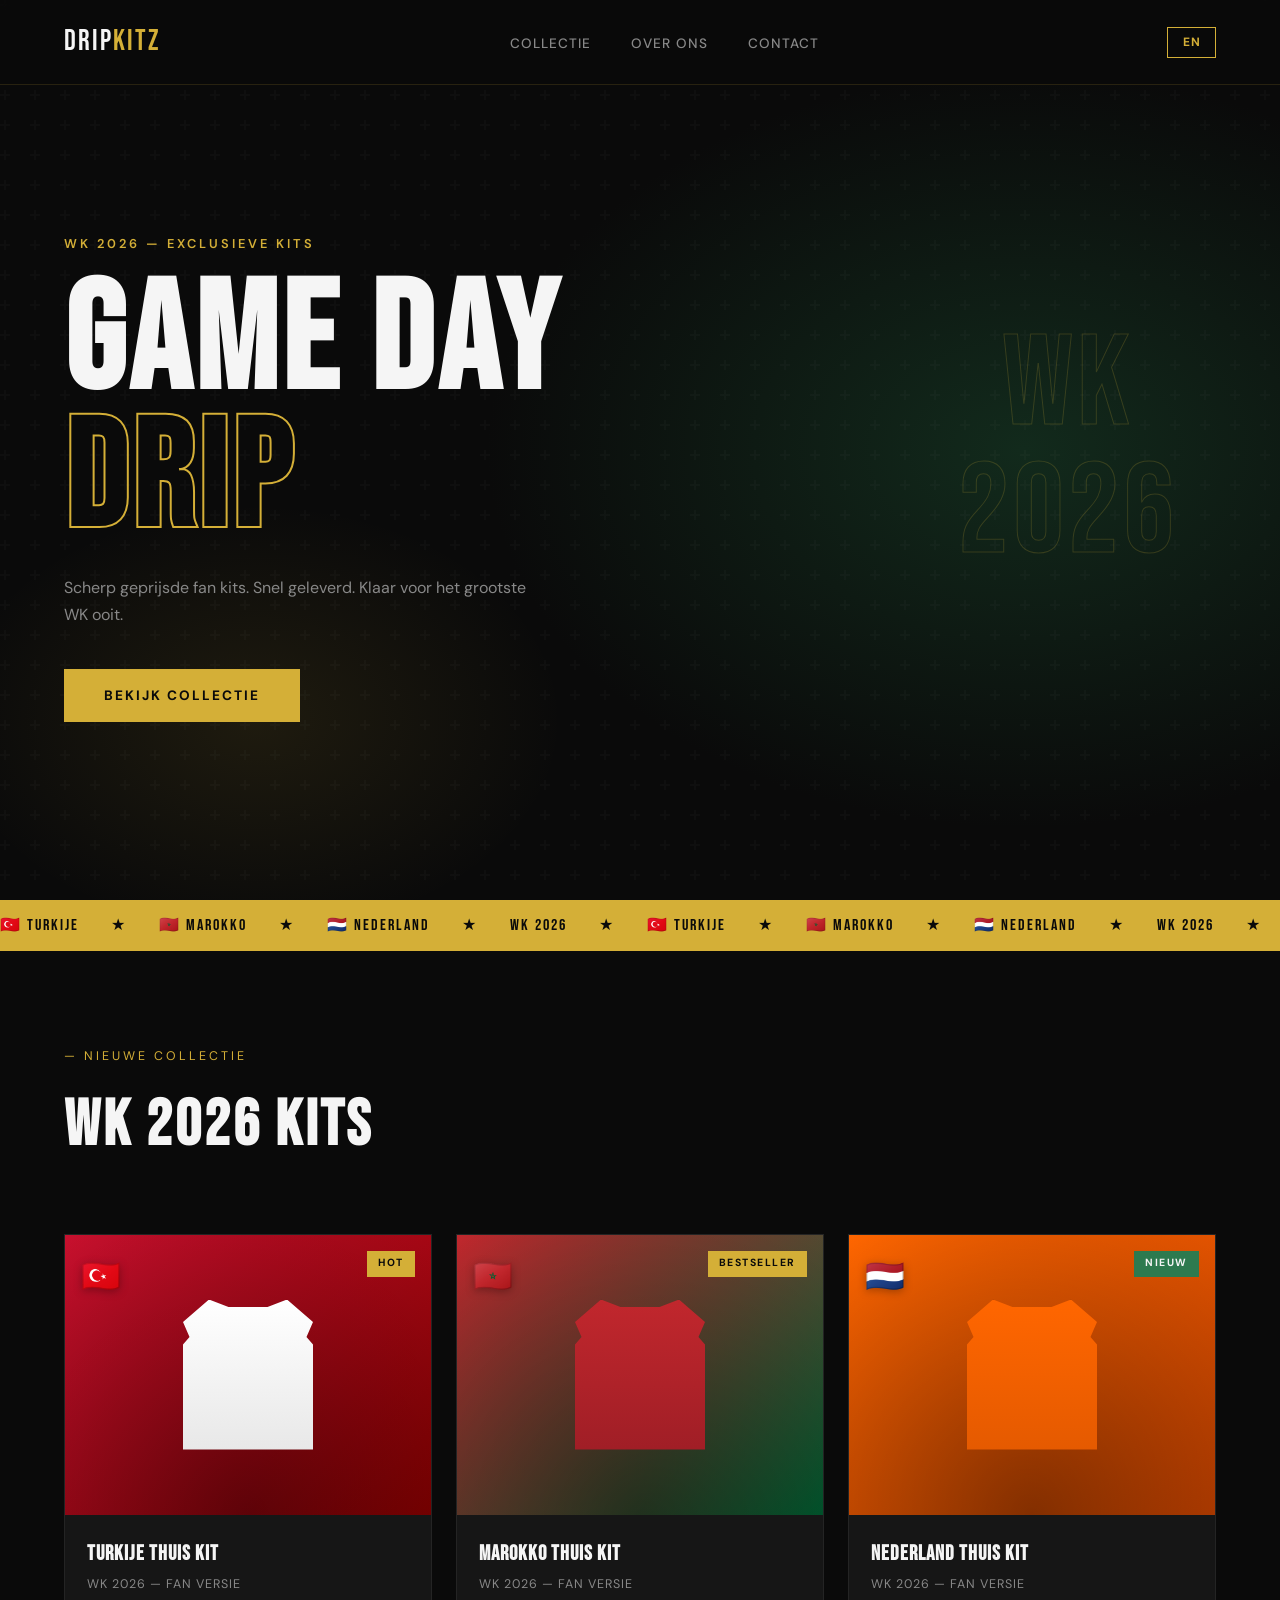
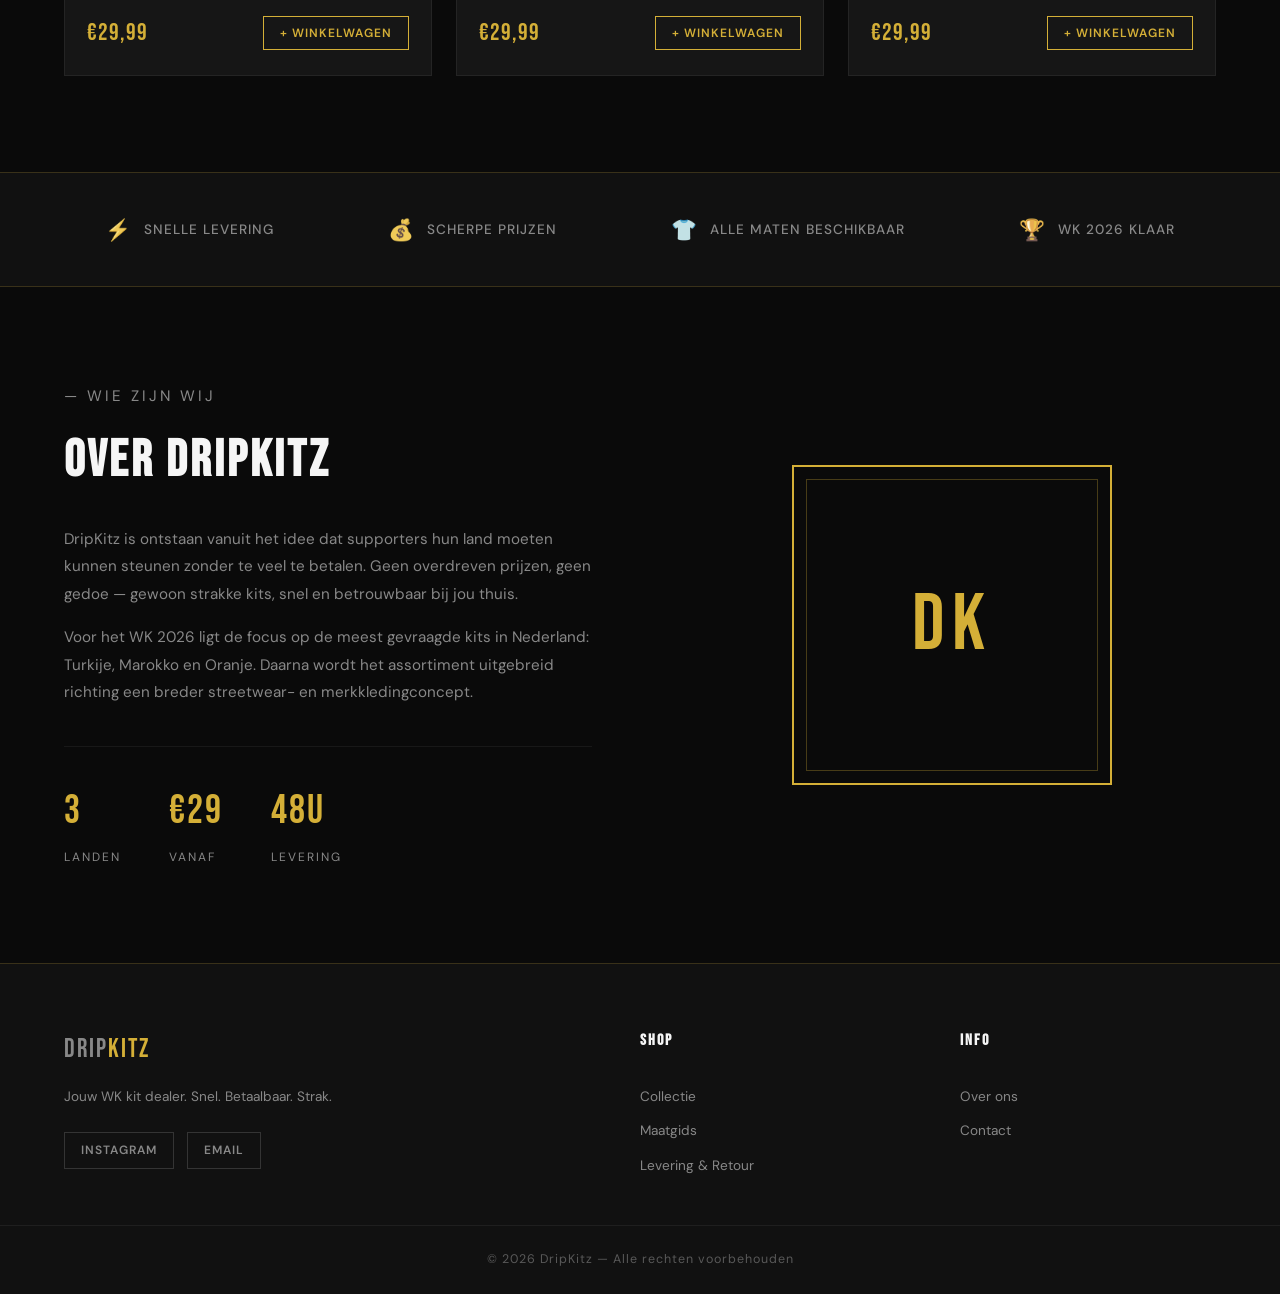
==== DripKitz/index.html @ a1fc8d30 "Add files via upload" ====
<!DOCTYPE html>
<html lang="nl">
<head>
  <meta charset="UTF-8" />
  <meta name="viewport" content="width=device-width, initial-scale=1.0" />
  <title>DripKitz — WK 2026 Kits</title>
  <link rel="preconnect" href="https://fonts.googleapis.com" />
  <link href="https://fonts.googleapis.com/css2?family=Bebas+Neue&family=DM+Sans:wght@300;400;500;700&display=swap" rel="stylesheet" />
  <link rel="stylesheet" href="style.css" />
</head>
<body>

  <!-- NAVBAR -->
  <nav class="navbar">
    <a href="#" class="logo">DRIP<span>KITZ</span></a>
    <ul class="nav-links">
      <li><a href="#collectie" data-i18n="nav_collectie">Collectie</a></li>
      <li><a href="#over" data-i18n="nav_over">Over ons</a></li>
      <li><a href="#contact" data-i18n="nav_contact">Contact</a></li>
    </ul>
    <button class="lang-toggle" id="langToggle">EN</button>
    <button class="menu-toggle" id="menuToggle">☰</button>
  </nav>

  <!-- MOBILE MENU -->
  <div class="mobile-menu" id="mobileMenu">
    <a href="#collectie" data-i18n="nav_collectie">Collectie</a>
    <a href="#over" data-i18n="nav_over">Over ons</a>
    <a href="#contact" data-i18n="nav_contact">Contact</a>
  </div>

  <!-- HERO -->
  <section class="hero">
    <div class="hero-bg"></div>
    <div class="hero-content">
      <p class="hero-tag" data-i18n="hero_tag">WK 2026 — Exclusieve Kits</p>
      <h1 class="hero-title">
        <span class="line1" data-i18n="hero_line1">GAME DAY</span>
        <span class="line2" data-i18n="hero_line2">DRIP</span>
      </h1>
      <p class="hero-sub" data-i18n="hero_sub">Scherp geprijsde fan kits. Snel geleverd. Klaar voor het grootste WK ooit.</p>
      <a href="#collectie" class="btn-primary" data-i18n="hero_cta">Bekijk Collectie</a>
    </div>
    <div class="hero-badge">WK<br/>2026</div>
  </section>

  <!-- TICKER -->
  <div class="ticker">
    <div class="ticker-inner">
      <span>🇹🇷 TURKIJE</span><span>★</span>
      <span>🇲🇦 MAROKKO</span><span>★</span>
      <span>🇳🇱 NEDERLAND</span><span>★</span>
      <span>WK 2026</span><span>★</span>
      <span>🇹🇷 TURKIJE</span><span>★</span>
      <span>🇲🇦 MAROKKO</span><span>★</span>
      <span>🇳🇱 NEDERLAND</span><span>★</span>
      <span>WK 2026</span><span>★</span>
      <span>🇹🇷 TURKIJE</span><span>★</span>
      <span>🇲🇦 MAROKKO</span><span>★</span>
      <span>🇳🇱 NEDERLAND</span><span>★</span>
      <span>WK 2026</span><span>★</span>
    </div>
  </div>

  <!-- COLLECTIE -->
  <section class="collectie" id="collectie">
    <div class="section-header">
      <p class="section-tag" data-i18n="col_tag">— Nieuwe Collectie</p>
      <h2 data-i18n="col_title">WK 2026 KITS</h2>
    </div>
    <div class="product-grid">

      <!-- Turkije -->
      <div class="product-card">
        <div class="product-img turkije">
          <div class="flag">🇹🇷</div>
          <div class="kit-visual">
            <div class="kit-body turkije-kit"></div>
          </div>
          <div class="product-badge" data-i18n="badge_hot">HOT</div>
        </div>
        <div class="product-info">
          <h3 data-i18n="prod_turkije">Turkije Thuis Kit</h3>
          <p class="product-desc" data-i18n="prod_turkije_desc">WK 2026 — Fan Versie</p>
          <div class="product-bottom">
            <span class="price">€29,99</span>
            <button class="btn-cart" data-i18n="btn_cart">+ Winkelwagen</button>
          </div>
        </div>
      </div>

      <!-- Marokko -->
      <div class="product-card featured">
        <div class="product-img marokko">
          <div class="flag">🇲🇦</div>
          <div class="kit-visual">
            <div class="kit-body marokko-kit"></div>
          </div>
          <div class="product-badge bestseller" data-i18n="badge_best">BESTSELLER</div>
        </div>
        <div class="product-info">
          <h3 data-i18n="prod_marokko">Marokko Thuis Kit</h3>
          <p class="product-desc" data-i18n="prod_marokko_desc">WK 2026 — Fan Versie</p>
          <div class="product-bottom">
            <span class="price">€29,99</span>
            <button class="btn-cart" data-i18n="btn_cart">+ Winkelwagen</button>
          </div>
        </div>
      </div>

      <!-- Nederland -->
      <div class="product-card">
        <div class="product-img nederland">
          <div class="flag">🇳🇱</div>
          <div class="kit-visual">
            <div class="kit-body nederland-kit"></div>
          </div>
          <div class="product-badge nieuw" data-i18n="badge_new">NIEUW</div>
        </div>
        <div class="product-info">
          <h3 data-i18n="prod_nederland">Nederland Thuis Kit</h3>
          <p class="product-desc" data-i18n="prod_nederland_desc">WK 2026 — Fan Versie</p>
          <div class="product-bottom">
            <span class="price">€29,99</span>
            <button class="btn-cart" data-i18n="btn_cart">+ Winkelwagen</button>
          </div>
        </div>
      </div>

    </div>
  </section>

  <!-- USP STRIP -->
  <section class="usp-strip">
    <div class="usp">
      <span class="usp-icon">⚡</span>
      <span data-i18n="usp1">Snelle levering</span>
    </div>
    <div class="usp">
      <span class="usp-icon">💰</span>
      <span data-i18n="usp2">Scherpe prijzen</span>
    </div>
    <div class="usp">
      <span class="usp-icon">👕</span>
      <span data-i18n="usp3">Alle maten beschikbaar</span>
    </div>
    <div class="usp">
      <span class="usp-icon">🏆</span>
      <span data-i18n="usp4">WK 2026 klaar</span>
    </div>
  </section>

  <!-- OVER ONS -->
  <section class="over" id="over">
    <div class="over-content">
      <p class="section-tag" data-i18n="over_tag">— Wie zijn wij</p>
      <h2 data-i18n="over_title">OVER DRIPKITZ</h2>
      <p data-i18n="over_text1">DripKitz is ontstaan vanuit het idee dat supporters hun land moeten kunnen steunen zonder te veel te betalen. Geen overdreven prijzen, geen gedoe — gewoon strakke kits, snel en betrouwbaar bij jou thuis.</p>
      <p data-i18n="over_text2">Voor het WK 2026 ligt de focus op de meest gevraagde kits in Nederland: Turkije, Marokko en Oranje. Daarna wordt het assortiment uitgebreid richting een breder streetwear- en merkkledingconcept.</p>
      <div class="over-stats">
        <div class="stat">
          <span class="stat-num">3</span>
          <span class="stat-label" data-i18n="stat1">Landen</span>
        </div>
        <div class="stat">
          <span class="stat-num">€29</span>
          <span class="stat-label" data-i18n="stat2">Vanaf</span>
        </div>
        <div class="stat">
          <span class="stat-num">48u</span>
          <span class="stat-label" data-i18n="stat3">Levering</span>
        </div>
      </div>
    </div>
    <div class="over-visual">
      <div class="over-box">
        <span>DK</span>
      </div>
    </div>
  </section>

  <!-- CONTACT / FOOTER -->
  <footer class="footer" id="contact">
    <div class="footer-top">
      <div class="footer-brand">
        <p class="logo">DRIP<span>KITZ</span></p>
        <p data-i18n="footer_sub">Jouw WK kit dealer. Snel. Betaalbaar. Strak.</p>
        <div class="social-links">
          <a href="#" class="social-btn">Instagram</a>
          <a href="mailto:info@dripkitz.nl" class="social-btn">Email</a>
        </div>
      </div>
      <div class="footer-links">
        <h4 data-i18n="footer_shop">Shop</h4>
        <a href="#collectie" data-i18n="nav_collectie">Collectie</a>
        <a href="#" data-i18n="footer_maten">Maatgids</a>
        <a href="#" data-i18n="footer_levering">Levering & Retour</a>
      </div>
      <div class="footer-links">
        <h4 data-i18n="footer_info">Info</h4>
        <a href="#over" data-i18n="nav_over">Over ons</a>
        <a href="#contact" data-i18n="nav_contact">Contact</a>
      </div>
    </div>
    <div class="footer-bottom">
      <p>© 2026 DripKitz — <span data-i18n="footer_rights">Alle rechten voorbehouden</span></p>
    </div>
  </footer>

  <script src="script.js"></script>
</body>
</html>
---- DripKitz/style.css ----
/* =========================================
   DRIPKITZ — style.css
   Multi-page e-commerce site
   ========================================= */

:root {
  --black: #0a0a0a;
  --dark: #111111;
  --card: #161616;
  --card-hover: #1c1c1c;
  --gold: #D4AF37;
  --gold-light: #f0cc5a;
  --gold-dark: #a8881d;
  --green: #1a4a2e;
  --green-accent: #2d7a4f;
  --red: #c8102e;
  --white: #f5f5f5;
  --gray: #888;
  --gray-light: #bbb;
  --border: rgba(255,255,255,0.06);
  --border-gold: rgba(212,175,55,0.2);
  --font-display: 'Bebas Neue', sans-serif;
  --font-body: 'DM Sans', sans-serif;
}

*, *::before, *::after {
  margin: 0;
  padding: 0;
  box-sizing: border-box;
}

html {
  scroll-behavior: smooth;
}

body {
  background: var(--black);
  color: var(--white);
  font-family: var(--font-body);
  overflow-x: hidden;
  line-height: 1.6;
}

body.subpage {
  padding-top: 0;
}

img { max-width: 100%; display: block; }

/* =========================================
   LOADER
   ========================================= */
.loader {
  position: fixed;
  inset: 0;
  background: var(--black);
  z-index: 9999;
  display: flex;
  flex-direction: column;
  align-items: center;
  justify-content: center;
  gap: 1.5rem;
  transition: opacity 0.6s ease, visibility 0.6s;
}

.loader.hidden {
  opacity: 0;
  visibility: hidden;
}

.loader-text {
  font-family: var(--font-display);
  font-size: 3rem;
  letter-spacing: 6px;
  color: var(--white);
  animation: pulse 1.5s ease infinite;
}

.loader-text span { color: var(--gold); }

.loader-bar {
  width: 200px;
  height: 2px;
  background: rgba(255,255,255,0.1);
  overflow: hidden;
}

.loader-fill {
  height: 100%;
  background: var(--gold);
  width: 0%;
  animation: loadFill 1.2s ease forwards;
}

@keyframes loadFill {
  to { width: 100%; }
}

@keyframes pulse {
  0%, 100% { opacity: 1; }
  50% { opacity: 0.6; }
}

/* =========================================
   NAVBAR
   ========================================= */
.navbar {
  position: fixed;
  top: 0; left: 0; right: 0;
  z-index: 100;
  display: flex;
  align-items: center;
  justify-content: space-between;
  padding: 1.2rem 4rem;
  background: rgba(10,10,10,0.92);
  backdrop-filter: blur(12px);
  border-bottom: 1px solid var(--border-gold);
  transition: padding 0.3s ease;
}

.navbar.scrolled {
  padding: 0.8rem 4rem;
  background: rgba(10,10,10,0.98);
}

.logo {
  font-family: var(--font-display);
  font-size: 1.8rem;
  letter-spacing: 2px;
  color: var(--white);
  text-decoration: none;
  transition: transform 0.2s;
}

.logo:hover { transform: scale(1.03); }

.logo span { color: var(--gold); }

.nav-links {
  display: flex;
  gap: 2.5rem;
  list-style: none;
}

.nav-links a {
  color: var(--gray);
  text-decoration: none;
  font-size: 0.85rem;
  font-weight: 500;
  letter-spacing: 1px;
  text-transform: uppercase;
  transition: color 0.2s;
  position: relative;
  padding: 0.3rem 0;
}

.nav-links a::after {
  content: '';
  position: absolute;
  bottom: 0;
  left: 0;
  width: 0;
  height: 1px;
  background: var(--gold);
  transition: width 0.3s ease;
}

.nav-links a:hover,
.nav-links a.active {
  color: var(--gold);
}

.nav-links a.active::after,
.nav-links a:hover::after {
  width: 100%;
}

.nav-right {
  display: flex;
  align-items: center;
  gap: 1rem;
}

.lang-toggle {
  background: transparent;
  border: 1px solid var(--gold);
  color: var(--gold);
  font-family: var(--font-body);
  font-size: 0.75rem;
  font-weight: 700;
  letter-spacing: 1px;
  padding: 0.4rem 0.9rem;
  cursor: pointer;
  transition: all 0.2s;
}

.lang-toggle:hover {
  background: var(--gold);
  color: var(--black);
}

.cart-btn {
  background: transparent;
  border: 1px solid rgba(255,255,255,0.15);
  color: var(--white);
  padding: 0.4rem 0.8rem;
  cursor: pointer;
  display: flex;
  align-items: center;
  gap: 0.5rem;
  position: relative;
  transition: all 0.2s;
}

.cart-btn:hover {
  border-color: var(--gold);
}

.cart-count {
  background: var(--gold);
  color: var(--black);
  font-size: 0.7rem;
  font-weight: 700;
  padding: 0.1rem 0.4rem;
  min-width: 18px;
  text-align: center;
}

.menu-toggle {
  display: none;
  background: none;
  border: none;
  color: var(--white);
  font-size: 1.4rem;
  cursor: pointer;
}

/* Mobile menu */
.mobile-menu {
  display: none;
  flex-direction: column;
  position: fixed;
  top: 68px; left: 0; right: 0;
  background: var(--dark);
  z-index: 99;
  padding: 1.5rem 2rem;
  gap: 1.2rem;
  border-bottom: 1px solid var(--border-gold);
  transform: translateY(-100%);
  opacity: 0;
  transition: all 0.3s ease;
}

.mobile-menu.open {
  display: flex;
  transform: translateY(0);
  opacity: 1;
}

.mobile-menu a {
  color: var(--white);
  text-decoration: none;
  font-size: 1.1rem;
  font-weight: 500;
  letter-spacing: 1px;
  text-transform: uppercase;
  padding: 0.5rem 0;
  border-bottom: 1px solid rgba(255,255,255,0.07);
}

/* =========================================
   CART DRAWER
   ========================================= */
.cart-overlay {
  position: fixed;
  inset: 0;
  background: rgba(0,0,0,0.7);
  z-index: 200;
  opacity: 0;
  visibility: hidden;
  transition: all 0.3s ease;
}

.cart-overlay.active {
  opacity: 1;
  visibility: visible;
}

.cart-drawer {
  position: fixed;
  top: 0; right: 0; bottom: 0;
  width: 400px;
  max-width: 90vw;
  background: var(--dark);
  z-index: 201;
  display: flex;
  flex-direction: column;
  transform: translateX(100%);
  transition: transform 0.4s cubic-bezier(0.16, 1, 0.3, 1);
  border-left: 1px solid var(--border-gold);
}

.cart-drawer.open {
  transform: translateX(0);
}

.cart-header {
  padding: 1.5rem;
  display: flex;
  justify-content: space-between;
  align-items: center;
  border-bottom: 1px solid var(--border);
}

.cart-header h3 {
  font-family: var(--font-display);
  font-size: 1.5rem;
  letter-spacing: 2px;
}

.cart-close {
  background: none;
  border: none;
  color: var(--white);
  font-size: 1.8rem;
  cursor: pointer;
  line-height: 1;
}

.cart-items {
  flex: 1;
  overflow-y: auto;
  padding: 1rem 1.5rem;
}

.cart-empty {
  color: var(--gray);
  text-align: center;
  padding: 3rem 0;
  font-size: 0.9rem;
}

.cart-item {
  display: flex;
  gap: 1rem;
  padding: 1rem 0;
  border-bottom: 1px solid var(--border);
  animation: slideIn 0.3s ease;
}

@keyframes slideIn {
  from { opacity: 0; transform: translateX(20px); }
  to { opacity: 1; transform: translateX(0); }
}

.cart-item-img {
  width: 60px;
  height: 60px;
  display: flex;
  align-items: center;
  justify-content: center;
  font-size: 1.5rem;
  flex-shrink: 0;
  border-radius: 4px;
}

.cart-item-info {
  flex: 1;
  display: flex;
  flex-direction: column;
  gap: 0.3rem;
}

.cart-item-name {
  font-size: 0.9rem;
  font-weight: 600;
}

.cart-item-meta {
  font-size: 0.75rem;
  color: var(--gray);
}

.cart-item-price {
  color: var(--gold);
  font-weight: 700;
  font-size: 0.9rem;
}

.cart-item-remove {
  background: none;
  border: none;
  color: var(--gray);
  cursor: pointer;
  font-size: 1.2rem;
  align-self: flex-start;
  transition: color 0.2s;
}

.cart-item-remove:hover {
  color: var(--red);
}

.cart-footer {
  padding: 1.5rem;
  border-top: 1px solid var(--border);
}

.cart-total {
  display: flex;
  justify-content: space-between;
  margin-bottom: 1rem;
  font-family: var(--font-display);
  font-size: 1.3rem;
  letter-spacing: 1px;
}

.cart-total span:last-child { color: var(--gold); }

.cart-footer .btn-primary {
  width: 100%;
  text-align: center;
  border: none;
  cursor: pointer;
}

/* =========================================
   HERO
   ========================================= */
.hero {
  position: relative;
  min-height: 100vh;
  display: flex;
  align-items: center;
  padding: 8rem 4rem 4rem;
  overflow: hidden;
}

.hero-bg {
  position: absolute;
  inset: 0;
  background:
    radial-gradient(ellipse 60% 60% at 80% 50%, rgba(26,74,46,0.5) 0%, transparent 70%),
    radial-gradient(ellipse 40% 40% at 20% 80%, rgba(212,175,55,0.1) 0%, transparent 60%),
    var(--black);
  z-index: 0;
}

.hero-bg::after {
  content: '';
  position: absolute;
  inset: 0;
  background-image: url("data:image/svg+xml,%3Csvg width='60' height='60' viewBox='0 0 60 60' xmlns='http://www.w3.org/2000/svg'%3E%3Cg fill='none' fill-rule='evenodd'%3E%3Cg fill='%23ffffff' fill-opacity='0.02'%3E%3Cpath d='M36 34v-4h-2v4h-4v2h4v4h2v-4h4v-2h-4zm0-30V0h-2v4h-4v2h4v4h2V6h4V4h-4zM6 34v-4H4v4H0v2h4v4h2v-4h4v-2H6zM6 4V0H4v4H0v2h4v4h2V6h4V4H6z'/%3E%3C/g%3E%3C/g%3E%3C/svg%3E");
}

.hero-content {
  position: relative;
  z-index: 1;
  max-width: 700px;
}

.hero-tag {
  font-size: 0.8rem;
  font-weight: 600;
  letter-spacing: 3px;
  text-transform: uppercase;
  color: var(--gold);
  margin-bottom: 1.2rem;
}

.hero-title {
  font-family: var(--font-display);
  line-height: 0.9;
  margin-bottom: 1.5rem;
}

.hero-title .line1 {
  display: block;
  font-size: clamp(5rem, 12vw, 10rem);
  color: var(--white);
  letter-spacing: 4px;
}

.hero-title .line2 {
  display: block;
  font-size: clamp(5rem, 12vw, 10rem);
  letter-spacing: 4px;
  -webkit-text-stroke: 2px var(--gold);
  color: transparent;
  transition: color 1s ease;
}

.hero-title .line2.filled {
  color: var(--gold);
}

.hero-sub {
  font-size: 1rem;
  color: var(--gray);
  line-height: 1.7;
  max-width: 480px;
  margin-bottom: 2.5rem;
}

.hero-buttons {
  display: flex;
  gap: 1rem;
  flex-wrap: wrap;
}

.btn-primary {
  display: inline-block;
  background: var(--gold);
  color: var(--black);
  font-family: var(--font-body);
  font-weight: 700;
  font-size: 0.85rem;
  letter-spacing: 2px;
  text-transform: uppercase;
  text-decoration: none;
  padding: 1rem 2.5rem;
  transition: all 0.25s;
  position: relative;
  overflow: hidden;
  border: none;
  cursor: pointer;
}

.btn-primary::before {
  content: '';
  position: absolute;
  inset: 0;
  background: var(--white);
  transform: translateY(100%);
  transition: transform 0.3s ease;
  z-index: 0;
}

.btn-primary:hover::before {
  transform: translateY(0);
}

.btn-primary > * {
  position: relative;
  z-index: 1;
}

.btn-primary:hover {
  color: var(--black);
}

.btn-secondary {
  display: inline-block;
  background: transparent;
  color: var(--white);
  font-family: var(--font-body);
  font-weight: 700;
  font-size: 0.85rem;
  letter-spacing: 2px;
  text-transform: uppercase;
  text-decoration: none;
  padding: 1rem 2.5rem;
  border: 1px solid rgba(255,255,255,0.2);
  transition: all 0.25s;
  cursor: pointer;
}

.btn-secondary:hover {
  border-color: var(--gold);
  color: var(--gold);
}

.hero-badge {
  position: absolute;
  right: 8%;
  top: 50%;
  transform: translateY(-50%);
  font-family: var(--font-display);
  font-size: clamp(4rem, 10vw, 8rem);
  line-height: 1;
  color: transparent;
  -webkit-text-stroke: 1px rgba(212,175,55,0.2);
  letter-spacing: 4px;
  text-align: center;
  pointer-events: none;
  animation: floatBadge 6s ease-in-out infinite;
}

@keyframes floatBadge {
  0%, 100% { transform: translateY(-50%) rotate(0deg); }
  50% { transform: translateY(-55%) rotate(2deg); }
}

.scroll-indicator {
  position: absolute;
  bottom: 2rem;
  left: 50%;
  transform: translateX(-50%);
  display: flex;
  flex-direction: column;
  align-items: center;
  gap: 0.8rem;
  color: var(--gray);
  font-size: 0.7rem;
  letter-spacing: 3px;
  text-transform: uppercase;
}

.scroll-line {
  width: 1px;
  height: 40px;
  background: rgba(255,255,255,0.3);
  position: relative;
  overflow: hidden;
}

.scroll-line::after {
  content: '';
  position: absolute;
  top: 0;
  left: 0;
  width: 100%;
  height: 50%;
  background: var(--gold);
  animation: scrollDown 2s ease infinite;
}

@keyframes scrollDown {
  0% { transform: translateY(-100%); }
  100% { transform: translateY(200%); }
}

/* =========================================
   PAGE HEADER (subpages)
   ========================================= */
.page-header {
  position: relative;
  padding: 10rem 4rem 5rem;
  overflow: hidden;
  text-align: center;
}

.page-header-bg {
  position: absolute;
  inset: 0;
  background:
    radial-gradient(ellipse 80% 60% at 50% 50%, rgba(212,175,55,0.08) 0%, transparent 70%),
    var(--black);
  z-index: 0;
}

.page-header-content {
  position: relative;
  z-index: 1;
  max-width: 800px;
  margin: 0 auto;
}

.page-title {
  font-family: var(--font-display);
  font-size: clamp(4rem, 10vw, 8rem);
  letter-spacing: 6px;
  line-height: 1;
  margin: 0.8rem 0;
  background: linear-gradient(135deg, var(--white) 0%, var(--gold) 100%);
  -webkit-background-clip: text;
  background-clip: text;
  -webkit-text-fill-color: transparent;
}

.page-sub {
  color: var(--gray);
  font-size: 1.05rem;
  max-width: 540px;
  margin: 0 auto;
}

/* =========================================
   TICKER
   ========================================= */
.ticker {
  background: var(--gold);
  color: var(--black);
  overflow: hidden;
  padding: 0.8rem 0;
}

.ticker-inner {
  display: flex;
  gap: 2rem;
  animation: ticker 25s linear infinite;
  white-space: nowrap;
}

.ticker-inner span {
  font-family: var(--font-display);
  font-size: 1rem;
  letter-spacing: 2px;
  flex-shrink: 0;
}

@keyframes ticker {
  from { transform: translateX(0); }
  to { transform: translateX(-50%); }
}

/* =========================================
   COLLECTIE / SHOP
   ========================================= */
.collectie, .shop-grid {
  padding: 6rem 4rem;
}

.shop-grid { padding-top: 2rem; }

.section-header {
  margin-bottom: 3.5rem;
  display: flex;
  flex-direction: column;
  gap: 0.5rem;
  position: relative;
}

.section-tag {
  font-size: 0.78rem;
  letter-spacing: 3px;
  text-transform: uppercase;
  color: var(--gold);
}

.section-header h2 {
  font-family: var(--font-display);
  font-size: clamp(2.5rem, 5vw, 4rem);
  letter-spacing: 3px;
  color: var(--white);
}

.link-arrow {
  position: absolute;
  top: 1.5rem;
  right: 0;
  color: var(--gray);
  text-decoration: none;
  font-size: 0.85rem;
  letter-spacing: 1px;
  text-transform: uppercase;
  transition: all 0.2s;
}

.link-arrow:hover {
  color: var(--gold);
  transform: translateX(5px);
}

.over-content .link-arrow {
  position: relative;
  display: inline-block;
  top: auto;
  right: auto;
  margin-top: 1rem;
}

.product-grid {
  display: grid;
  grid-template-columns: repeat(3, 1fr);
  gap: 1.5rem;
}

.product-grid.full-grid {
  grid-template-columns: repeat(auto-fill, minmax(280px, 1fr));
}

.product-card {
  background: var(--card);
  border: 1px solid var(--border);
  transition: all 0.4s cubic-bezier(0.16, 1, 0.3, 1);
  cursor: pointer;
  position: relative;
  overflow: hidden;
}

.product-card:hover {
  transform: translateY(-8px);
  border-color: var(--border-gold);
  background: var(--card-hover);
  box-shadow: 0 20px 40px rgba(0,0,0,0.4);
}

.product-card.hidden { display: none; }

.product-img {
  position: relative;
  height: 280px;
  display: flex;
  align-items: center;
  justify-content: center;
  overflow: hidden;
}

.product-img::after {
  content: '';
  position: absolute;
  inset: 0;
  background: radial-gradient(circle at 50% 100%, rgba(0,0,0,0.4), transparent);
  pointer-events: none;
}

.turkije { background: linear-gradient(135deg, #c8102e 0%, #8b0000 100%); }
.marokko { background: linear-gradient(135deg, #c1272d 0%, #006233 100%); }
.nederland { background: linear-gradient(135deg, #ff6600 0%, #cc4400 100%); }
.duitsland { background: linear-gradient(135deg, #000 0%, #dd0000 50%, #ffce00 100%); }
.frankrijk { background: linear-gradient(135deg, #002395 0%, #ed2939 100%); }
.brazilie { background: linear-gradient(135deg, #009c3b 0%, #ffdf00 100%); }
.argentinie { background: linear-gradient(135deg, #74acdf 0%, #fff 50%, #74acdf 100%); }
.spanje { background: linear-gradient(135deg, #c60b1e 0%, #ffc400 100%); }
.portugal { background: linear-gradient(135deg, #006600 0%, #ff0000 100%); }

.flag {
  position: absolute;
  top: 1rem; left: 1rem;
  font-size: 2rem;
  z-index: 2;
  filter: drop-shadow(0 2px 4px rgba(0,0,0,0.3));
}

.kit-visual {
  display: flex;
  align-items: center;
  justify-content: center;
  width: 100%;
  height: 100%;
  position: relative;
  z-index: 1;
}

.kit-body {
  width: 130px;
  height: 150px;
  position: relative;
  clip-path: polygon(20% 0%, 35% 5%, 65% 5%, 80% 0%, 100% 15%, 95% 25%, 100% 30%, 100% 100%, 0% 100%, 0% 30%, 5% 25%, 0% 15%);
  transition: transform 0.4s cubic-bezier(0.16, 1, 0.3, 1);
  filter: drop-shadow(0 15px 30px rgba(0,0,0,0.5));
}

.product-card:hover .kit-body {
  transform: scale(1.08) rotate(-2deg);
}

.turkije-kit { background: linear-gradient(180deg, #fff 0%, #e8e8e8 100%); }
.marokko-kit { background: linear-gradient(180deg, #c1272d 0%, #a01e26 100%); }
.nederland-kit { background: linear-gradient(180deg, #ff6600 0%, #e55a00 100%); }
.duitsland-kit { background: linear-gradient(180deg, #fff 0%, #ddd 100%); }
.frankrijk-kit { background: linear-gradient(180deg, #002395 0%, #001a6b 100%); }
.brazilie-kit { background: linear-gradient(180deg, #ffdf00 0%, #d9bd00 100%); }
.argentinie-kit { background: linear-gradient(180deg, #74acdf 0%, #fff 50%, #74acdf 100%); }
.spanje-kit { background: linear-gradient(180deg, #c60b1e 0%, #9a0817 100%); }
.portugal-kit { background: linear-gradient(180deg, #c00 0%, #800 100%); }

.product-badge {
  position: absolute;
  top: 1rem; right: 1rem;
  background: var(--gold);
  color: var(--black);
  font-family: var(--font-body);
  font-size: 0.65rem;
  font-weight: 700;
  letter-spacing: 1.5px;
  padding: 0.3rem 0.7rem;
  text-transform: uppercase;
  z-index: 2;
}

.product-badge.bestseller { background: var(--gold); }
.product-badge.nieuw { background: var(--green-accent); color: var(--white); }
.product-badge.hot { background: var(--red); color: var(--white); }

.product-info {
  padding: 1.4rem;
}

.product-info h3 {
  font-family: var(--font-display);
  font-size: 1.3rem;
  letter-spacing: 1px;
  margin-bottom: 0.3rem;
  transition: color 0.2s;
}

.product-card:hover .product-info h3 {
  color: var(--gold);
}

.product-desc {
  font-size: 0.78rem;
  color: var(--gray);
  letter-spacing: 1px;
  text-transform: uppercase;
  margin-bottom: 1.2rem;
}

.product-bottom {
  display: flex;
  align-items: center;
  justify-content: space-between;
  gap: 0.5rem;
}

.price {
  font-family: var(--font-display);
  font-size: 1.5rem;
  color: var(--gold);
  letter-spacing: 1px;
}

.btn-cart {
  background: transparent;
  border: 1px solid var(--gold);
  color: var(--gold);
  font-family: var(--font-body);
  font-size: 0.75rem;
  font-weight: 600;
  letter-spacing: 1px;
  text-transform: uppercase;
  padding: 0.5rem 1rem;
  cursor: pointer;
  transition: all 0.2s;
}

.btn-cart:hover {
  background: var(--gold);
  color: var(--black);
}

/* =========================================
   FILTERS (shop)
   ========================================= */
.filters {
  padding: 2rem 4rem;
  display: flex;
  justify-content: space-between;
  align-items: center;
  gap: 2rem;
  flex-wrap: wrap;
  border-bottom: 1px solid var(--border);
}

.filter-group {
  display: flex;
  gap: 0.5rem;
  flex-wrap: wrap;
}

.filter-btn {
  background: transparent;
  border: 1px solid rgba(255,255,255,0.1);
  color: var(--gray);
  font-family: var(--font-body);
  font-size: 0.8rem;
  font-weight: 600;
  letter-spacing: 1px;
  text-transform: uppercase;
  padding: 0.6rem 1.2rem;
  cursor: pointer;
  transition: all 0.2s;
}

.filter-btn:hover { color: var(--white); border-color: rgba(255,255,255,0.3); }

.filter-btn.active {
  background: var(--gold);
  color: var(--black);
  border-color: var(--gold);
}

.sort-group {
  display: flex;
  align-items: center;
  gap: 0.8rem;
}

.sort-group label {
  font-size: 0.8rem;
  color: var(--gray);
  letter-spacing: 1px;
  text-transform: uppercase;
}

.sort-group select {
  background: var(--card);
  color: var(--white);
  border: 1px solid var(--border);
  padding: 0.5rem 1rem;
  font-family: var(--font-body);
  font-size: 0.85rem;
  cursor: pointer;
}

/* =========================================
   USP STRIP
   ========================================= */
.usp-strip {
  display: flex;
  justify-content: space-around;
  align-items: center;
  background: var(--dark);
  border-top: 1px solid var(--border-gold);
  border-bottom: 1px solid var(--border-gold);
  padding: 2.5rem 4rem;
  gap: 2rem;
  flex-wrap: wrap;
}

.usp {
  display: flex;
  align-items: center;
  gap: 0.8rem;
  font-size: 0.85rem;
  font-weight: 500;
  letter-spacing: 1px;
  text-transform: uppercase;
  color: var(--gray);
  transition: color 0.2s;
}

.usp:hover { color: var(--white); }

.usp-icon {
  font-size: 1.3rem;
  filter: grayscale(0.3);
}

/* =========================================
   COUNTDOWN
   ========================================= */
.countdown-section {
  padding: 6rem 4rem;
  background:
    radial-gradient(ellipse 60% 80% at 50% 50%, rgba(212,175,55,0.08) 0%, transparent 70%),
    var(--black);
  text-align: center;
}

.countdown-inner {
  max-width: 800px;
  margin: 0 auto;
}

.countdown-inner .section-tag {
  margin-bottom: 1.5rem;
}

.countdown {
  display: flex;
  justify-content: center;
  gap: 2rem;
  margin: 2rem 0;
  flex-wrap: wrap;
}

.cd-block {
  display: flex;
  flex-direction: column;
  align-items: center;
  background: var(--card);
  border: 1px solid var(--border-gold);
  padding: 1.5rem 2rem;
  min-width: 110px;
  position: relative;
  overflow: hidden;
}

.cd-block::before {
  content: '';
  position: absolute;
  top: 0; left: 0; right: 0;
  height: 2px;
  background: var(--gold);
  transform: scaleX(0);
  transform-origin: left;
  transition: transform 0.4s ease;
}

.cd-block:hover::before { transform: scaleX(1); }

.cd-num {
  font-family: var(--font-display);
  font-size: 3rem;
  color: var(--gold);
  letter-spacing: 2px;
  line-height: 1;
}

.cd-label {
  font-size: 0.7rem;
  color: var(--gray);
  letter-spacing: 2px;
  text-transform: uppercase;
  margin-top: 0.5rem;
}

.cd-sub {
  color: var(--gray);
  font-size: 0.9rem;
  margin-top: 1rem;
}

/* =========================================
   OVER ONS
   ========================================= */
.over {
  padding: 6rem 4rem;
  display: grid;
  grid-template-columns: 1fr 1fr;
  gap: 6rem;
  align-items: center;
}

.over-content .section-tag {
  margin-bottom: 0.6rem;
}

.over-content h2 {
  font-family: var(--font-display);
  font-size: clamp(2.5rem, 4vw, 3.5rem);
  letter-spacing: 3px;
  margin-bottom: 1.5rem;
}

.over-content p {
  color: var(--gray);
  line-height: 1.8;
  margin-bottom: 1rem;
  font-size: 0.95rem;
}

.over-stats {
  display: flex;
  gap: 3rem;
  margin-top: 2.5rem;
  padding-top: 2rem;
  border-top: 1px solid var(--border);
}

.stat {
  display: flex;
  flex-direction: column;
  gap: 0.3rem;
}

.stat-num {
  font-family: var(--font-display);
  font-size: 2.5rem;
  color: var(--gold);
  letter-spacing: 2px;
}

.stat-label {
  font-size: 0.75rem;
  color: var(--gray);
  letter-spacing: 2px;
  text-transform: uppercase;
}

.over-visual {
  display: flex;
  align-items: center;
  justify-content: center;
}

.over-box {
  width: 320px;
  height: 320px;
  border: 2px solid var(--gold);
  display: flex;
  align-items: center;
  justify-content: center;
  position: relative;
  animation: rotateBox 20s linear infinite;
}

@keyframes rotateBox {
  from { transform: rotate(0deg); }
  to { transform: rotate(360deg); }
}

.over-box::before {
  content: '';
  position: absolute;
  inset: 12px;
  border: 1px solid rgba(212,175,55,0.3);
}

.over-box span {
  font-family: var(--font-display);
  font-size: 5rem;
  color: var(--gold);
  letter-spacing: 8px;
  animation: rotateBox 20s linear infinite reverse;
}

.over-circle {
  position: absolute;
  inset: -20px;
  border: 1px dashed rgba(212,175,55,0.2);
  border-radius: 50%;
  animation: rotateBox 30s linear infinite reverse;
}

/* =========================================
   STORY (about page)
   ========================================= */
.story {
  padding: 6rem 4rem;
  display: grid;
  grid-template-columns: 1fr 1fr;
  gap: 5rem;
  align-items: start;
}

.story-content h2 {
  font-family: var(--font-display);
  font-size: clamp(2.2rem, 4vw, 3.2rem);
  letter-spacing: 3px;
  margin: 0.8rem 0 1.5rem;
}

.story-content p {
  color: var(--gray);
  margin-bottom: 1rem;
  line-height: 1.8;
}

.story-visual {
  display: flex;
  flex-direction: column;
  gap: 1rem;
}

.story-card {
  background: var(--card);
  border: 1px solid var(--border);
  padding: 1.8rem;
  position: relative;
  transition: all 0.3s ease;
  display: flex;
  flex-direction: column;
  gap: 0.5rem;
}

.story-card:hover {
  border-color: var(--border-gold);
  transform: translateX(8px);
}

.story-card-num {
  position: absolute;
  top: 1.2rem;
  right: 1.5rem;
  font-family: var(--font-display);
  font-size: 1.8rem;
  color: rgba(212,175,55,0.3);
  letter-spacing: 2px;
}

.story-card h3 {
  font-family: var(--font-display);
  font-size: 1.4rem;
  letter-spacing: 1px;
  color: var(--gold);
}

.story-card p {
  color: var(--gray);
  font-size: 0.9rem;
}

/* =========================================
   TIMELINE
   ========================================= */
.timeline-section {
  padding: 6rem 4rem;
  background: var(--dark);
}

.timeline {
  max-width: 800px;
  margin: 0 auto;
  position: relative;
  padding-left: 2rem;
}

.timeline::before {
  content: '';
  position: absolute;
  left: 0;
  top: 0;
  bottom: 0;
  width: 1px;
  background: linear-gradient(180deg, var(--gold) 0%, transparent 100%);
}

.tl-item {
  position: relative;
  padding: 1.5rem 0 2rem 2rem;
}

.tl-marker {
  position: absolute;
  left: -2.4rem;
  top: 2rem;
  width: 12px;
  height: 12px;
  background: var(--gold);
  border-radius: 50%;
  box-shadow: 0 0 0 4px var(--dark), 0 0 0 5px var(--gold);
}

.tl-marker::after {
  content: '';
  position: absolute;
  inset: -8px;
  border: 1px solid var(--gold);
  border-radius: 50%;
  opacity: 0.3;
  animation: pulse 2s ease infinite;
}

.tl-content {
  background: var(--card);
  border: 1px solid var(--border);
  padding: 1.5rem;
  transition: all 0.3s;
}

.tl-content:hover {
  border-color: var(--border-gold);
  transform: translateX(5px);
}

.tl-date {
  display: inline-block;
  background: rgba(212,175,55,0.15);
  color: var(--gold);
  font-size: 0.75rem;
  letter-spacing: 2px;
  padding: 0.3rem 0.8rem;
  margin-bottom: 0.8rem;
  text-transform: uppercase;
}

.tl-content h3 {
  font-family: var(--font-display);
  font-size: 1.4rem;
  letter-spacing: 1px;
  margin-bottom: 0.5rem;
}

.tl-content p {
  color: var(--gray);
  font-size: 0.9rem;
}

/* =========================================
   STATS SECTION (about)
   ========================================= */
.stats-section {
  padding: 5rem 4rem;
  background: var(--black);
}

.stats-grid {
  display: grid;
  grid-template-columns: repeat(4, 1fr);
  gap: 2rem;
  max-width: 1200px;
  margin: 0 auto;
}

.stat-big {
  display: flex;
  flex-direction: column;
  align-items: center;
  text-align: center;
  padding: 2rem 1rem;
  border: 1px solid var(--border);
  transition: all 0.3s;
}

.stat-big:hover {
  border-color: var(--border-gold);
  background: var(--card);
}

.stat-big .stat-num {
  font-size: 3.5rem;
  margin-bottom: 0.5rem;
}

/* =========================================
   CTA SECTION
   ========================================= */
.cta-section {
  padding: 6rem 4rem;
  text-align: center;
  background:
    radial-gradient(ellipse 60% 80% at 50% 50%, rgba(212,175,55,0.1) 0%, transparent 70%),
    var(--black);
}

.cta-inner h2 {
  font-family: var(--font-display);
  font-size: clamp(2.5rem, 5vw, 4rem);
  letter-spacing: 3px;
  margin-bottom: 1rem;
}

.cta-inner p {
  color: var(--gray);
  margin-bottom: 2rem;
  font-size: 1rem;
}

/* =========================================
   NEWSLETTER
   ========================================= */
.newsletter {
  padding: 5rem 4rem;
  background: var(--dark);
  border-top: 1px solid var(--border-gold);
  border-bottom: 1px solid var(--border-gold);
  text-align: center;
}

.news-inner {
  max-width: 600px;
  margin: 0 auto;
}

.news-inner h2 {
  font-family: var(--font-display);
  font-size: clamp(2rem, 4vw, 3rem);
  letter-spacing: 4px;
  margin-bottom: 0.5rem;
}

.news-inner p {
  color: var(--gray);
  margin-bottom: 2rem;
}

.news-form {
  display: flex;
  gap: 0.5rem;
  max-width: 500px;
  margin: 0 auto;
}

.news-form input {
  flex: 1;
  background: var(--card);
  border: 1px solid var(--border);
  color: var(--white);
  padding: 1rem 1.2rem;
  font-family: var(--font-body);
  font-size: 0.9rem;
}

.news-form input:focus {
  outline: none;
  border-color: var(--gold);
}

.news-form button {
  background: var(--gold);
  color: var(--black);
  border: none;
  padding: 0 2rem;
  font-family: var(--font-body);
  font-weight: 700;
  font-size: 0.85rem;
  letter-spacing: 1.5px;
  text-transform: uppercase;
  cursor: pointer;
  transition: all 0.2s;
}

.news-form button:hover {
  background: var(--gold-light);
}

/* =========================================
   INFO BLOCKS (shop page)
   ========================================= */
.info-blocks {
  display: grid;
  grid-template-columns: repeat(3, 1fr);
  gap: 1.5rem;
  padding: 4rem;
  background: var(--dark);
}

.info-block {
  text-align: center;
  padding: 2rem;
  border: 1px solid var(--border);
  transition: all 0.3s;
}

.info-block:hover {
  border-color: var(--border-gold);
  transform: translateY(-5px);
}

.info-icon {
  font-size: 2.5rem;
  display: block;
  margin-bottom: 1rem;
}

.info-block h3 {
  font-family: var(--font-display);
  font-size: 1.4rem;
  letter-spacing: 1px;
  margin-bottom: 0.5rem;
}

.info-block p {
  color: var(--gray);
  font-size: 0.9rem;
}

/* =========================================
   CONTACT
   ========================================= */
.contact-grid {
  display: grid;
  grid-template-columns: 1fr 1fr;
  gap: 4rem;
  padding: 4rem;
}

.contact-info h2 {
  font-family: var(--font-display);
  font-size: clamp(2rem, 4vw, 3rem);
  letter-spacing: 3px;
  margin-bottom: 1rem;
}

.contact-info p {
  color: var(--gray);
  margin-bottom: 2.5rem;
}

.contact-blocks {
  display: flex;
  flex-direction: column;
  gap: 1rem;
}

.contact-block {
  display: flex;
  align-items: center;
  gap: 1.2rem;
  padding: 1.2rem 1.5rem;
  background: var(--card);
  border: 1px solid var(--border);
  text-decoration: none;
  color: var(--white);
  transition: all 0.3s;
}

.contact-block:hover {
  border-color: var(--border-gold);
  transform: translateX(5px);
}

.cb-icon {
  font-size: 1.5rem;
}

.contact-block h4 {
  font-family: var(--font-display);
  font-size: 1.1rem;
  letter-spacing: 1px;
  color: var(--gold);
  margin-bottom: 0.2rem;
}

.contact-block p {
  color: var(--gray);
  font-size: 0.85rem;
  margin: 0;
}

.contact-form-wrap {
  background: var(--card);
  border: 1px solid var(--border);
  padding: 2.5rem;
}

.contact-form h3 {
  font-family: var(--font-display);
  font-size: 1.6rem;
  letter-spacing: 2px;
  margin-bottom: 1.5rem;
}

.contact-form input,
.contact-form textarea {
  width: 100%;
  background: var(--dark);
  border: 1px solid var(--border);
  color: var(--white);
  padding: 0.9rem 1rem;
  margin-bottom: 1rem;
  font-family: var(--font-body);
  font-size: 0.9rem;
  resize: vertical;
}

.contact-form input:focus,
.contact-form textarea:focus {
  outline: none;
  border-color: var(--gold);
}

.form-row {
  display: grid;
  grid-template-columns: 1fr 1fr;
  gap: 1rem;
}

.form-row input { margin-bottom: 0; }

.contact-form button {
  width: 100%;
  margin-top: 0.5rem;
  border: none;
  cursor: pointer;
}

/* =========================================
   FAQ
   ========================================= */
.faq-section {
  padding: 6rem 4rem;
  max-width: 900px;
  margin: 0 auto;
}

.faq-list {
  display: flex;
  flex-direction: column;
  gap: 0.5rem;
}

.faq-item {
  border: 1px solid var(--border);
  background: var(--card);
  overflow: hidden;
  transition: border-color 0.3s;
}

.faq-item.open { border-color: var(--border-gold); }

.faq-q {
  width: 100%;
  background: none;
  border: none;
  color: var(--white);
  padding: 1.3rem 1.5rem;
  font-family: var(--font-body);
  font-size: 1rem;
  font-weight: 500;
  text-align: left;
  cursor: pointer;
  display: flex;
  justify-content: space-between;
  align-items: center;
  transition: color 0.2s;
}

.faq-q:hover { color: var(--gold); }

.faq-icon {
  font-family: var(--font-display);
  font-size: 1.5rem;
  color: var(--gold);
  transition: transform 0.3s;
}

.faq-item.open .faq-icon {
  transform: rotate(45deg);
}

.faq-a {
  max-height: 0;
  overflow: hidden;
  transition: max-height 0.4s ease, padding 0.3s;
  padding: 0 1.5rem;
}

.faq-item.open .faq-a {
  max-height: 200px;
  padding: 0 1.5rem 1.3rem;
}

.faq-a p {
  color: var(--gray);
  line-height: 1.7;
  font-size: 0.9rem;
}

/* =========================================
   FOOTER
   ========================================= */
.footer {
  background: var(--dark);
  border-top: 1px solid var(--border-gold);
}

.footer-top {
  display: grid;
  grid-template-columns: 2fr 1fr 1fr;
  gap: 4rem;
  padding: 4rem 4rem 3rem;
}

.footer-brand .logo {
  font-size: 1.6rem;
  display: block;
  margin-bottom: 0.8rem;
}

.footer-brand p {
  color: var(--gray);
  font-size: 0.85rem;
  line-height: 1.7;
  margin-bottom: 1.5rem;
}

.social-links {
  display: flex;
  gap: 0.8rem;
}

.social-btn {
  display: inline-block;
  border: 1px solid rgba(255,255,255,0.15);
  color: var(--gray);
  text-decoration: none;
  font-size: 0.75rem;
  font-weight: 600;
  letter-spacing: 1px;
  text-transform: uppercase;
  padding: 0.5rem 1rem;
  transition: all 0.2s;
}

.social-btn:hover {
  border-color: var(--gold);
  color: var(--gold);
}

.footer-links h4 {
  font-family: var(--font-display);
  font-size: 1rem;
  letter-spacing: 2px;
  color: var(--white);
  margin-bottom: 1.2rem;
}

.footer-links {
  display: flex;
  flex-direction: column;
  gap: 0.8rem;
}

.footer-links a {
  color: var(--gray);
  text-decoration: none;
  font-size: 0.85rem;
  transition: all 0.2s;
}

.footer-links a:hover {
  color: var(--gold);
  transform: translateX(3px);
}

.footer-bottom {
  padding: 1.5rem 4rem;
  border-top: 1px solid rgba(255,255,255,0.06);
  text-align: center;
}

.footer-bottom p {
  color: rgba(136,136,136,0.6);
  font-size: 0.78rem;
  letter-spacing: 1px;
}

/* =========================================
   REVEAL ANIMATIONS
   ========================================= */
.reveal {
  opacity: 0;
  transform: translateY(30px);
  transition: opacity 0.8s ease, transform 0.8s cubic-bezier(0.16, 1, 0.3, 1);
}

.reveal.visible {
  opacity: 1;
  transform: translateY(0);
}

/* =========================================
   RESPONSIVE
   ========================================= */
@media (max-width: 1024px) {
  .navbar { padding: 1.2rem 2rem; }
  .navbar.scrolled { padding: 0.8rem 2rem; }
  .hero { padding: 7rem 2rem 4rem; }
  .hero-badge { display: none; }
  .collectie, .shop-grid { padding: 5rem 2rem; }
  .product-grid { grid-template-columns: repeat(2, 1fr); }
  .over { padding: 5rem 2rem; gap: 3rem; }
  .story { padding: 5rem 2rem; gap: 3rem; }
  .usp-strip { padding: 2rem; flex-wrap: wrap; }
  .footer-top { padding: 3rem 2rem 2rem; gap: 2rem; }
  .footer-bottom { padding: 1.5rem 2rem; }
  .page-header { padding: 8rem 2rem 4rem; }
  .countdown-section { padding: 5rem 2rem; }
  .timeline-section { padding: 5rem 2rem; }
  .stats-section { padding: 4rem 2rem; }
  .stats-grid { grid-template-columns: repeat(2, 1fr); }
  .cta-section { padding: 5rem 2rem; }
  .newsletter { padding: 4rem 2rem; }
  .info-blocks { padding: 3rem 2rem; }
  .contact-grid { padding: 3rem 2rem; gap: 3rem; }
  .faq-section { padding: 5rem 2rem; }
  .filters { padding: 2rem; }
}

@media (max-width: 768px) {
  .nav-links { display: none; }
  .menu-toggle { display: block; }
  .nav-right { display: none; }
  .navbar { padding: 1rem 1.5rem; }
  .hero { padding: 6rem 1.5rem 4rem; }
  .hero-title .line1,
  .hero-title .line2 { font-size: clamp(3.5rem, 18vw, 6rem); }
  .hero-buttons { flex-direction: column; align-items: flex-start; }
  .hero-buttons a { width: 100%; text-align: center; }
  .scroll-indicator { display: none; }
  .collectie, .shop-grid { padding: 4rem 1.5rem; }
  .product-grid { grid-template-columns: 1fr; }
  .product-grid.full-grid { grid-template-columns: 1fr; }
  .over,
  .story,
  .contact-grid {
    grid-template-columns: 1fr;
    padding: 4rem 1.5rem;
    gap: 3rem;
  }
  .over-visual { display: none; }
  .usp-strip {
    padding: 1.5rem;
    gap: 1.2rem;
    justify-content: flex-start;
  }
  .usp { font-size: 0.75rem; }
  .footer-top {
    grid-template-columns: 1fr;
    gap: 2rem;
    padding: 2rem 1.5rem;
  }
  .footer-bottom { padding: 1.2rem 1.5rem; }
  .over-stats { gap: 1.5rem; flex-wrap: wrap; }
  .countdown { gap: 1rem; }
  .cd-block { min-width: 80px; padding: 1rem 1.2rem; }
  .cd-num { font-size: 2rem; }
  .stats-grid { grid-template-columns: 1fr 1fr; }
  .info-blocks { grid-template-columns: 1fr; padding: 2rem 1.5rem; }
  .news-form { flex-direction: column; }
  .news-form input,
  .news-form button { padding: 0.9rem; }
  .form-row { grid-template-columns: 1fr; }
  .filters {
    flex-direction: column;
    align-items: flex-start;
    gap: 1rem;
    padding: 1.5rem;
  }
  .page-header { padding: 7rem 1.5rem 3rem; }
  .timeline { padding-left: 1.5rem; }
  .tl-marker { left: -1.9rem; }
  .contact-form-wrap { padding: 1.5rem; }
  .faq-q { padding: 1rem 1.2rem; font-size: 0.9rem; }
}

@media (max-width: 480px) {
  .logo { font-size: 1.4rem; }
  .countdown { gap: 0.5rem; }
  .cd-block { min-width: 65px; padding: 0.8rem; }
  .cd-num { font-size: 1.6rem; }
  .cd-label { font-size: 0.6rem; }
}
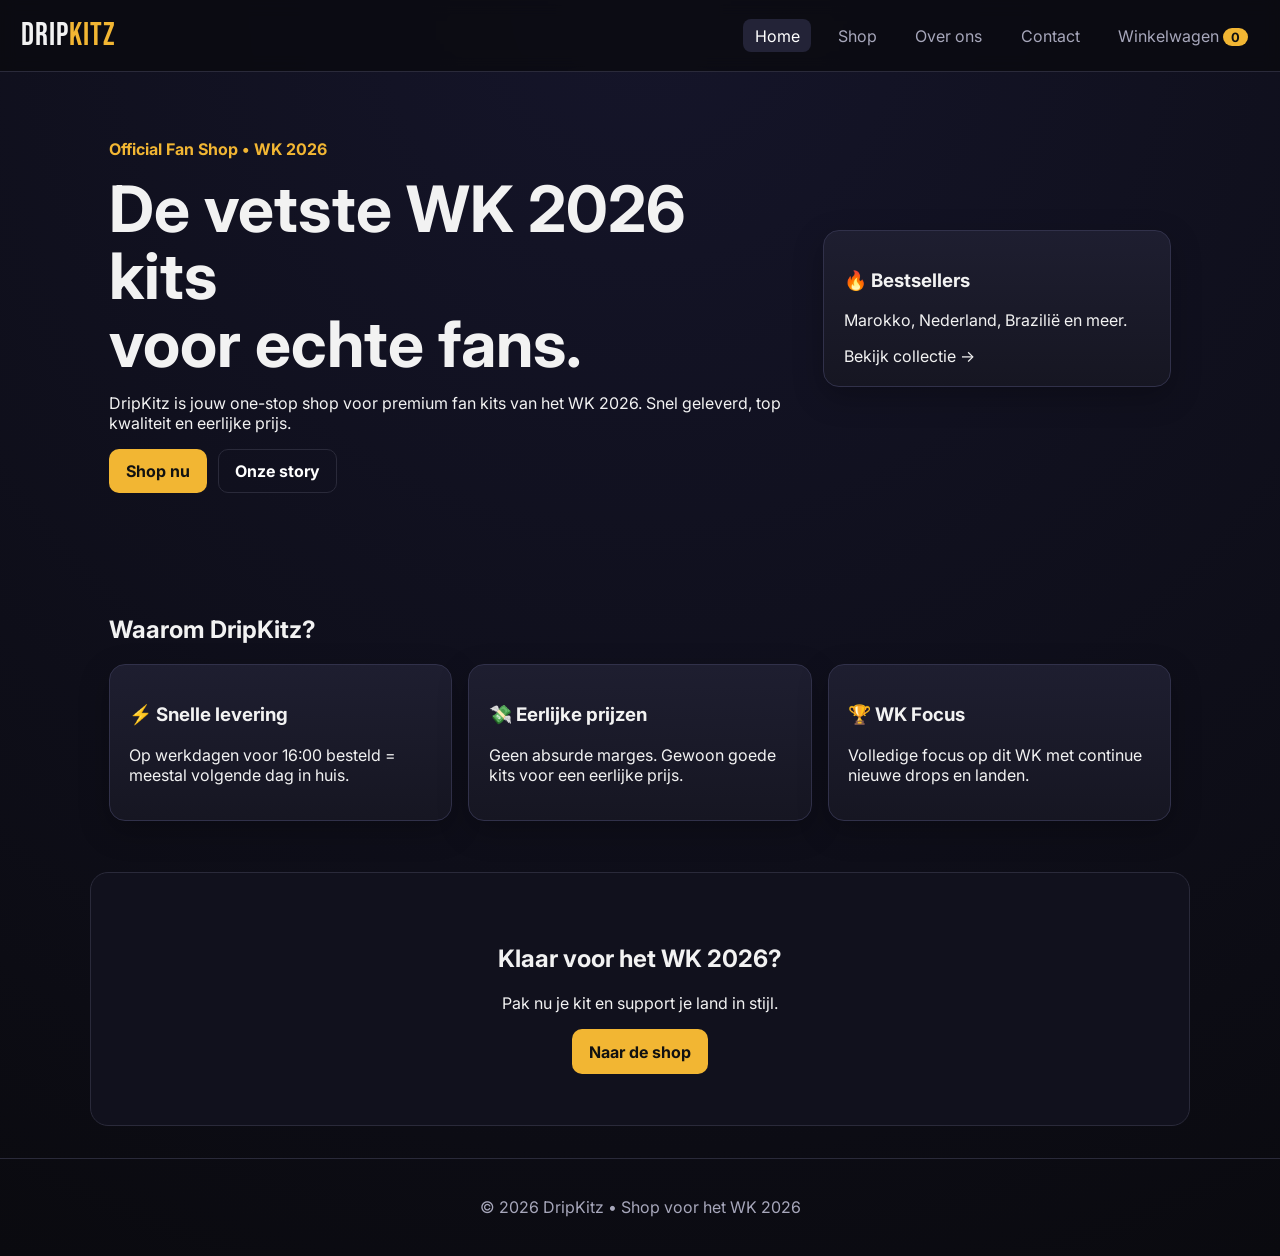
==== commit dfa6c0ec: "Rework volledige WK 2026 shop met navigatie, animaties en flow" ====
--- a/DripKitz/index.html
+++ b/DripKitz/index.html
@@ -3,210 +3,60 @@
 <head>
   <meta charset="UTF-8" />
   <meta name="viewport" content="width=device-width, initial-scale=1.0" />
-  <title>DripKitz — WK 2026 Kits</title>
-  <link rel="preconnect" href="https://fonts.googleapis.com" />
-  <link href="https://fonts.googleapis.com/css2?family=Bebas+Neue&family=DM+Sans:wght@300;400;500;700&display=swap" rel="stylesheet" />
+  <title>DripKitz | WK 2026 Shop</title>
+  <link rel="preconnect" href="https://fonts.googleapis.com">
+  <link rel="preconnect" href="https://fonts.gstatic.com" crossorigin>
+  <link href="https://fonts.googleapis.com/css2?family=Bebas+Neue&family=Inter:wght@300;400;600;700;800&display=swap" rel="stylesheet">
   <link rel="stylesheet" href="style.css" />
 </head>
 <body>
+  <header class="site-header">
+    <a class="logo" href="index.html">DRIP<span>KITZ</span></a>
+    <nav class="main-nav" id="mainNav">
+      <a href="index.html" class="active">Home</a>
+      <a href="shop.html">Shop</a>
+      <a href="about.html">Over ons</a>
+      <a href="contact.html">Contact</a>
+      <a href="cart.html">Winkelwagen <span id="cartCount" class="cart-pill">0</span></a>
+    </nav>
+    <button id="menuBtn" class="menu-btn">☰</button>
+  </header>
 
-  <!-- NAVBAR -->
-  <nav class="navbar">
-    <a href="#" class="logo">DRIP<span>KITZ</span></a>
-    <ul class="nav-links">
-      <li><a href="#collectie" data-i18n="nav_collectie">Collectie</a></li>
-      <li><a href="#over" data-i18n="nav_over">Over ons</a></li>
-      <li><a href="#contact" data-i18n="nav_contact">Contact</a></li>
-    </ul>
-    <button class="lang-toggle" id="langToggle">EN</button>
-    <button class="menu-toggle" id="menuToggle">☰</button>
-  </nav>
-
-  <!-- MOBILE MENU -->
-  <div class="mobile-menu" id="mobileMenu">
-    <a href="#collectie" data-i18n="nav_collectie">Collectie</a>
-    <a href="#over" data-i18n="nav_over">Over ons</a>
-    <a href="#contact" data-i18n="nav_contact">Contact</a>
-  </div>
-
-  <!-- HERO -->
-  <section class="hero">
-    <div class="hero-bg"></div>
-    <div class="hero-content">
-      <p class="hero-tag" data-i18n="hero_tag">WK 2026 — Exclusieve Kits</p>
-      <h1 class="hero-title">
-        <span class="line1" data-i18n="hero_line1">GAME DAY</span>
-        <span class="line2" data-i18n="hero_line2">DRIP</span>
-      </h1>
-      <p class="hero-sub" data-i18n="hero_sub">Scherp geprijsde fan kits. Snel geleverd. Klaar voor het grootste WK ooit.</p>
-      <a href="#collectie" class="btn-primary" data-i18n="hero_cta">Bekijk Collectie</a>
+  <section class="hero section reveal">
+    <div>
+      <p class="kicker">Official Fan Shop • WK 2026</p>
+      <h1>De vetste WK 2026 kits <br>voor echte fans.</h1>
+      <p>DripKitz is jouw one-stop shop voor premium fan kits van het WK 2026. Snel geleverd, top kwaliteit en eerlijke prijs.</p>
+      <div class="hero-actions">
+        <a href="shop.html" class="btn btn-gold">Shop nu</a>
+        <a href="about.html" class="btn btn-outline">Onze story</a>
+      </div>
     </div>
-    <div class="hero-badge">WK<br/>2026</div>
-  </section>
-
-  <!-- TICKER -->
-  <div class="ticker">
-    <div class="ticker-inner">
-      <span>🇹🇷 TURKIJE</span><span>★</span>
-      <span>🇲🇦 MAROKKO</span><span>★</span>
-      <span>🇳🇱 NEDERLAND</span><span>★</span>
-      <span>WK 2026</span><span>★</span>
-      <span>🇹🇷 TURKIJE</span><span>★</span>
-      <span>🇲🇦 MAROKKO</span><span>★</span>
-      <span>🇳🇱 NEDERLAND</span><span>★</span>
-      <span>WK 2026</span><span>★</span>
-      <span>🇹🇷 TURKIJE</span><span>★</span>
-      <span>🇲🇦 MAROKKO</span><span>★</span>
-      <span>🇳🇱 NEDERLAND</span><span>★</span>
-      <span>WK 2026</span><span>★</span>
-    </div>
-  </div>
-
-  <!-- COLLECTIE -->
-  <section class="collectie" id="collectie">
-    <div class="section-header">
-      <p class="section-tag" data-i18n="col_tag">— Nieuwe Collectie</p>
-      <h2 data-i18n="col_title">WK 2026 KITS</h2>
-    </div>
-    <div class="product-grid">
-
-      <!-- Turkije -->
-      <div class="product-card">
-        <div class="product-img turkije">
-          <div class="flag">🇹🇷</div>
-          <div class="kit-visual">
-            <div class="kit-body turkije-kit"></div>
-          </div>
-          <div class="product-badge" data-i18n="badge_hot">HOT</div>
-        </div>
-        <div class="product-info">
-          <h3 data-i18n="prod_turkije">Turkije Thuis Kit</h3>
-          <p class="product-desc" data-i18n="prod_turkije_desc">WK 2026 — Fan Versie</p>
-          <div class="product-bottom">
-            <span class="price">€29,99</span>
-            <button class="btn-cart" data-i18n="btn_cart">+ Winkelwagen</button>
-          </div>
-        </div>
-      </div>
-
-      <!-- Marokko -->
-      <div class="product-card featured">
-        <div class="product-img marokko">
-          <div class="flag">🇲🇦</div>
-          <div class="kit-visual">
-            <div class="kit-body marokko-kit"></div>
-          </div>
-          <div class="product-badge bestseller" data-i18n="badge_best">BESTSELLER</div>
-        </div>
-        <div class="product-info">
-          <h3 data-i18n="prod_marokko">Marokko Thuis Kit</h3>
-          <p class="product-desc" data-i18n="prod_marokko_desc">WK 2026 — Fan Versie</p>
-          <div class="product-bottom">
-            <span class="price">€29,99</span>
-            <button class="btn-cart" data-i18n="btn_cart">+ Winkelwagen</button>
-          </div>
-        </div>
-      </div>
-
-      <!-- Nederland -->
-      <div class="product-card">
-        <div class="product-img nederland">
-          <div class="flag">🇳🇱</div>
-          <div class="kit-visual">
-            <div class="kit-body nederland-kit"></div>
-          </div>
-          <div class="product-badge nieuw" data-i18n="badge_new">NIEUW</div>
-        </div>
-        <div class="product-info">
-          <h3 data-i18n="prod_nederland">Nederland Thuis Kit</h3>
-          <p class="product-desc" data-i18n="prod_nederland_desc">WK 2026 — Fan Versie</p>
-          <div class="product-bottom">
-            <span class="price">€29,99</span>
-            <button class="btn-cart" data-i18n="btn_cart">+ Winkelwagen</button>
-          </div>
-        </div>
-      </div>
-
+    <div class="hero-card float">
+      <h3>🔥 Bestsellers</h3>
+      <p>Marokko, Nederland, Brazilië en meer.</p>
+      <a href="shop.html">Bekijk collectie →</a>
     </div>
   </section>
 
-  <!-- USP STRIP -->
-  <section class="usp-strip">
-    <div class="usp">
-      <span class="usp-icon">⚡</span>
-      <span data-i18n="usp1">Snelle levering</span>
-    </div>
-    <div class="usp">
-      <span class="usp-icon">💰</span>
-      <span data-i18n="usp2">Scherpe prijzen</span>
-    </div>
-    <div class="usp">
-      <span class="usp-icon">👕</span>
-      <span data-i18n="usp3">Alle maten beschikbaar</span>
-    </div>
-    <div class="usp">
-      <span class="usp-icon">🏆</span>
-      <span data-i18n="usp4">WK 2026 klaar</span>
+  <section class="section reveal">
+    <h2>Waarom DripKitz?</h2>
+    <div class="grid-3">
+      <article class="card"><h3>⚡ Snelle levering</h3><p>Op werkdagen voor 16:00 besteld = meestal volgende dag in huis.</p></article>
+      <article class="card"><h3>💸 Eerlijke prijzen</h3><p>Geen absurde marges. Gewoon goede kits voor een eerlijke prijs.</p></article>
+      <article class="card"><h3>🏆 WK Focus</h3><p>Volledige focus op dit WK met continue nieuwe drops en landen.</p></article>
     </div>
   </section>
 
-  <!-- OVER ONS -->
-  <section class="over" id="over">
-    <div class="over-content">
-      <p class="section-tag" data-i18n="over_tag">— Wie zijn wij</p>
-      <h2 data-i18n="over_title">OVER DRIPKITZ</h2>
-      <p data-i18n="over_text1">DripKitz is ontstaan vanuit het idee dat supporters hun land moeten kunnen steunen zonder te veel te betalen. Geen overdreven prijzen, geen gedoe — gewoon strakke kits, snel en betrouwbaar bij jou thuis.</p>
-      <p data-i18n="over_text2">Voor het WK 2026 ligt de focus op de meest gevraagde kits in Nederland: Turkije, Marokko en Oranje. Daarna wordt het assortiment uitgebreid richting een breder streetwear- en merkkledingconcept.</p>
-      <div class="over-stats">
-        <div class="stat">
-          <span class="stat-num">3</span>
-          <span class="stat-label" data-i18n="stat1">Landen</span>
-        </div>
-        <div class="stat">
-          <span class="stat-num">€29</span>
-          <span class="stat-label" data-i18n="stat2">Vanaf</span>
-        </div>
-        <div class="stat">
-          <span class="stat-num">48u</span>
-          <span class="stat-label" data-i18n="stat3">Levering</span>
-        </div>
-      </div>
-    </div>
-    <div class="over-visual">
-      <div class="over-box">
-        <span>DK</span>
-      </div>
-    </div>
+  <section class="section reveal cta-band">
+    <h2>Klaar voor het WK 2026?</h2>
+    <p>Pak nu je kit en support je land in stijl.</p>
+    <a href="shop.html" class="btn btn-gold">Naar de shop</a>
   </section>
 
-  <!-- CONTACT / FOOTER -->
-  <footer class="footer" id="contact">
-    <div class="footer-top">
-      <div class="footer-brand">
-        <p class="logo">DRIP<span>KITZ</span></p>
-        <p data-i18n="footer_sub">Jouw WK kit dealer. Snel. Betaalbaar. Strak.</p>
-        <div class="social-links">
-          <a href="#" class="social-btn">Instagram</a>
-          <a href="mailto:info@dripkitz.nl" class="social-btn">Email</a>
-        </div>
-      </div>
-      <div class="footer-links">
-        <h4 data-i18n="footer_shop">Shop</h4>
-        <a href="#collectie" data-i18n="nav_collectie">Collectie</a>
-        <a href="#" data-i18n="footer_maten">Maatgids</a>
-        <a href="#" data-i18n="footer_levering">Levering & Retour</a>
-      </div>
-      <div class="footer-links">
-        <h4 data-i18n="footer_info">Info</h4>
-        <a href="#over" data-i18n="nav_over">Over ons</a>
-        <a href="#contact" data-i18n="nav_contact">Contact</a>
-      </div>
-    </div>
-    <div class="footer-bottom">
-      <p>© 2026 DripKitz — <span data-i18n="footer_rights">Alle rechten voorbehouden</span></p>
-    </div>
+  <footer class="site-footer">
+    <p>© 2026 DripKitz • Shop voor het WK 2026</p>
   </footer>
-
   <script src="script.js"></script>
 </body>
 </html>
--- a/DripKitz/style.css
+++ b/DripKitz/style.css
@@ -1,1908 +1,24 @@
-/* =========================================
-   DRIPKITZ — style.css
-   Multi-page e-commerce site
-   ========================================= */
-
-:root {
-  --black: #0a0a0a;
-  --dark: #111111;
-  --card: #161616;
-  --card-hover: #1c1c1c;
-  --gold: #D4AF37;
-  --gold-light: #f0cc5a;
-  --gold-dark: #a8881d;
-  --green: #1a4a2e;
-  --green-accent: #2d7a4f;
-  --red: #c8102e;
-  --white: #f5f5f5;
-  --gray: #888;
-  --gray-light: #bbb;
-  --border: rgba(255,255,255,0.06);
-  --border-gold: rgba(212,175,55,0.2);
-  --font-display: 'Bebas Neue', sans-serif;
-  --font-body: 'DM Sans', sans-serif;
-}
-
-*, *::before, *::after {
-  margin: 0;
-  padding: 0;
-  box-sizing: border-box;
-}
-
-html {
-  scroll-behavior: smooth;
-}
-
-body {
-  background: var(--black);
-  color: var(--white);
-  font-family: var(--font-body);
-  overflow-x: hidden;
-  line-height: 1.6;
-}
-
-body.subpage {
-  padding-top: 0;
-}
-
-img { max-width: 100%; display: block; }
-
-/* =========================================
-   LOADER
-   ========================================= */
-.loader {
-  position: fixed;
-  inset: 0;
-  background: var(--black);
-  z-index: 9999;
-  display: flex;
-  flex-direction: column;
-  align-items: center;
-  justify-content: center;
-  gap: 1.5rem;
-  transition: opacity 0.6s ease, visibility 0.6s;
-}
-
-.loader.hidden {
-  opacity: 0;
-  visibility: hidden;
-}
-
-.loader-text {
-  font-family: var(--font-display);
-  font-size: 3rem;
-  letter-spacing: 6px;
-  color: var(--white);
-  animation: pulse 1.5s ease infinite;
-}
-
-.loader-text span { color: var(--gold); }
-
-.loader-bar {
-  width: 200px;
-  height: 2px;
-  background: rgba(255,255,255,0.1);
-  overflow: hidden;
-}
-
-.loader-fill {
-  height: 100%;
-  background: var(--gold);
-  width: 0%;
-  animation: loadFill 1.2s ease forwards;
-}
-
-@keyframes loadFill {
-  to { width: 100%; }
-}
-
-@keyframes pulse {
-  0%, 100% { opacity: 1; }
-  50% { opacity: 0.6; }
-}
-
-/* =========================================
-   NAVBAR
-   ========================================= */
-.navbar {
-  position: fixed;
-  top: 0; left: 0; right: 0;
-  z-index: 100;
-  display: flex;
-  align-items: center;
-  justify-content: space-between;
-  padding: 1.2rem 4rem;
-  background: rgba(10,10,10,0.92);
-  backdrop-filter: blur(12px);
-  border-bottom: 1px solid var(--border-gold);
-  transition: padding 0.3s ease;
-}
-
-.navbar.scrolled {
-  padding: 0.8rem 4rem;
-  background: rgba(10,10,10,0.98);
-}
-
-.logo {
-  font-family: var(--font-display);
-  font-size: 1.8rem;
-  letter-spacing: 2px;
-  color: var(--white);
-  text-decoration: none;
-  transition: transform 0.2s;
-}
-
-.logo:hover { transform: scale(1.03); }
-
-.logo span { color: var(--gold); }
-
-.nav-links {
-  display: flex;
-  gap: 2.5rem;
-  list-style: none;
-}
-
-.nav-links a {
-  color: var(--gray);
-  text-decoration: none;
-  font-size: 0.85rem;
-  font-weight: 500;
-  letter-spacing: 1px;
-  text-transform: uppercase;
-  transition: color 0.2s;
-  position: relative;
-  padding: 0.3rem 0;
-}
-
-.nav-links a::after {
-  content: '';
-  position: absolute;
-  bottom: 0;
-  left: 0;
-  width: 0;
-  height: 1px;
-  background: var(--gold);
-  transition: width 0.3s ease;
-}
-
-.nav-links a:hover,
-.nav-links a.active {
-  color: var(--gold);
-}
-
-.nav-links a.active::after,
-.nav-links a:hover::after {
-  width: 100%;
-}
-
-.nav-right {
-  display: flex;
-  align-items: center;
-  gap: 1rem;
-}
-
-.lang-toggle {
-  background: transparent;
-  border: 1px solid var(--gold);
-  color: var(--gold);
-  font-family: var(--font-body);
-  font-size: 0.75rem;
-  font-weight: 700;
-  letter-spacing: 1px;
-  padding: 0.4rem 0.9rem;
-  cursor: pointer;
-  transition: all 0.2s;
-}
-
-.lang-toggle:hover {
-  background: var(--gold);
-  color: var(--black);
-}
-
-.cart-btn {
-  background: transparent;
-  border: 1px solid rgba(255,255,255,0.15);
-  color: var(--white);
-  padding: 0.4rem 0.8rem;
-  cursor: pointer;
-  display: flex;
-  align-items: center;
-  gap: 0.5rem;
-  position: relative;
-  transition: all 0.2s;
-}
-
-.cart-btn:hover {
-  border-color: var(--gold);
-}
-
-.cart-count {
-  background: var(--gold);
-  color: var(--black);
-  font-size: 0.7rem;
-  font-weight: 700;
-  padding: 0.1rem 0.4rem;
-  min-width: 18px;
-  text-align: center;
-}
-
-.menu-toggle {
-  display: none;
-  background: none;
-  border: none;
-  color: var(--white);
-  font-size: 1.4rem;
-  cursor: pointer;
-}
-
-/* Mobile menu */
-.mobile-menu {
-  display: none;
-  flex-direction: column;
-  position: fixed;
-  top: 68px; left: 0; right: 0;
-  background: var(--dark);
-  z-index: 99;
-  padding: 1.5rem 2rem;
-  gap: 1.2rem;
-  border-bottom: 1px solid var(--border-gold);
-  transform: translateY(-100%);
-  opacity: 0;
-  transition: all 0.3s ease;
-}
-
-.mobile-menu.open {
-  display: flex;
-  transform: translateY(0);
-  opacity: 1;
-}
-
-.mobile-menu a {
-  color: var(--white);
-  text-decoration: none;
-  font-size: 1.1rem;
-  font-weight: 500;
-  letter-spacing: 1px;
-  text-transform: uppercase;
-  padding: 0.5rem 0;
-  border-bottom: 1px solid rgba(255,255,255,0.07);
-}
-
-/* =========================================
-   CART DRAWER
-   ========================================= */
-.cart-overlay {
-  position: fixed;
-  inset: 0;
-  background: rgba(0,0,0,0.7);
-  z-index: 200;
-  opacity: 0;
-  visibility: hidden;
-  transition: all 0.3s ease;
-}
-
-.cart-overlay.active {
-  opacity: 1;
-  visibility: visible;
-}
-
-.cart-drawer {
-  position: fixed;
-  top: 0; right: 0; bottom: 0;
-  width: 400px;
-  max-width: 90vw;
-  background: var(--dark);
-  z-index: 201;
-  display: flex;
-  flex-direction: column;
-  transform: translateX(100%);
-  transition: transform 0.4s cubic-bezier(0.16, 1, 0.3, 1);
-  border-left: 1px solid var(--border-gold);
-}
-
-.cart-drawer.open {
-  transform: translateX(0);
-}
-
-.cart-header {
-  padding: 1.5rem;
-  display: flex;
-  justify-content: space-between;
-  align-items: center;
-  border-bottom: 1px solid var(--border);
-}
-
-.cart-header h3 {
-  font-family: var(--font-display);
-  font-size: 1.5rem;
-  letter-spacing: 2px;
-}
-
-.cart-close {
-  background: none;
-  border: none;
-  color: var(--white);
-  font-size: 1.8rem;
-  cursor: pointer;
-  line-height: 1;
-}
-
-.cart-items {
-  flex: 1;
-  overflow-y: auto;
-  padding: 1rem 1.5rem;
-}
-
-.cart-empty {
-  color: var(--gray);
-  text-align: center;
-  padding: 3rem 0;
-  font-size: 0.9rem;
-}
-
-.cart-item {
-  display: flex;
-  gap: 1rem;
-  padding: 1rem 0;
-  border-bottom: 1px solid var(--border);
-  animation: slideIn 0.3s ease;
-}
-
-@keyframes slideIn {
-  from { opacity: 0; transform: translateX(20px); }
-  to { opacity: 1; transform: translateX(0); }
-}
-
-.cart-item-img {
-  width: 60px;
-  height: 60px;
-  display: flex;
-  align-items: center;
-  justify-content: center;
-  font-size: 1.5rem;
-  flex-shrink: 0;
-  border-radius: 4px;
-}
-
-.cart-item-info {
-  flex: 1;
-  display: flex;
-  flex-direction: column;
-  gap: 0.3rem;
-}
-
-.cart-item-name {
-  font-size: 0.9rem;
-  font-weight: 600;
-}
-
-.cart-item-meta {
-  font-size: 0.75rem;
-  color: var(--gray);
-}
-
-.cart-item-price {
-  color: var(--gold);
-  font-weight: 700;
-  font-size: 0.9rem;
-}
-
-.cart-item-remove {
-  background: none;
-  border: none;
-  color: var(--gray);
-  cursor: pointer;
-  font-size: 1.2rem;
-  align-self: flex-start;
-  transition: color 0.2s;
-}
-
-.cart-item-remove:hover {
-  color: var(--red);
-}
-
-.cart-footer {
-  padding: 1.5rem;
-  border-top: 1px solid var(--border);
-}
-
-.cart-total {
-  display: flex;
-  justify-content: space-between;
-  margin-bottom: 1rem;
-  font-family: var(--font-display);
-  font-size: 1.3rem;
-  letter-spacing: 1px;
-}
-
-.cart-total span:last-child { color: var(--gold); }
-
-.cart-footer .btn-primary {
-  width: 100%;
-  text-align: center;
-  border: none;
-  cursor: pointer;
-}
-
-/* =========================================
-   HERO
-   ========================================= */
-.hero {
-  position: relative;
-  min-height: 100vh;
-  display: flex;
-  align-items: center;
-  padding: 8rem 4rem 4rem;
-  overflow: hidden;
-}
-
-.hero-bg {
-  position: absolute;
-  inset: 0;
-  background:
-    radial-gradient(ellipse 60% 60% at 80% 50%, rgba(26,74,46,0.5) 0%, transparent 70%),
-    radial-gradient(ellipse 40% 40% at 20% 80%, rgba(212,175,55,0.1) 0%, transparent 60%),
-    var(--black);
-  z-index: 0;
-}
-
-.hero-bg::after {
-  content: '';
-  position: absolute;
-  inset: 0;
-  background-image: url("data:image/svg+xml,%3Csvg width='60' height='60' viewBox='0 0 60 60' xmlns='http://www.w3.org/2000/svg'%3E%3Cg fill='none' fill-rule='evenodd'%3E%3Cg fill='%23ffffff' fill-opacity='0.02'%3E%3Cpath d='M36 34v-4h-2v4h-4v2h4v4h2v-4h4v-2h-4zm0-30V0h-2v4h-4v2h4v4h2V6h4V4h-4zM6 34v-4H4v4H0v2h4v4h2v-4h4v-2H6zM6 4V0H4v4H0v2h4v4h2V6h4V4H6z'/%3E%3C/g%3E%3C/g%3E%3C/svg%3E");
-}
-
-.hero-content {
-  position: relative;
-  z-index: 1;
-  max-width: 700px;
-}
-
-.hero-tag {
-  font-size: 0.8rem;
-  font-weight: 600;
-  letter-spacing: 3px;
-  text-transform: uppercase;
-  color: var(--gold);
-  margin-bottom: 1.2rem;
-}
-
-.hero-title {
-  font-family: var(--font-display);
-  line-height: 0.9;
-  margin-bottom: 1.5rem;
-}
-
-.hero-title .line1 {
-  display: block;
-  font-size: clamp(5rem, 12vw, 10rem);
-  color: var(--white);
-  letter-spacing: 4px;
-}
-
-.hero-title .line2 {
-  display: block;
-  font-size: clamp(5rem, 12vw, 10rem);
-  letter-spacing: 4px;
-  -webkit-text-stroke: 2px var(--gold);
-  color: transparent;
-  transition: color 1s ease;
-}
-
-.hero-title .line2.filled {
-  color: var(--gold);
-}
-
-.hero-sub {
-  font-size: 1rem;
-  color: var(--gray);
-  line-height: 1.7;
-  max-width: 480px;
-  margin-bottom: 2.5rem;
-}
-
-.hero-buttons {
-  display: flex;
-  gap: 1rem;
-  flex-wrap: wrap;
-}
-
-.btn-primary {
-  display: inline-block;
-  background: var(--gold);
-  color: var(--black);
-  font-family: var(--font-body);
-  font-weight: 700;
-  font-size: 0.85rem;
-  letter-spacing: 2px;
-  text-transform: uppercase;
-  text-decoration: none;
-  padding: 1rem 2.5rem;
-  transition: all 0.25s;
-  position: relative;
-  overflow: hidden;
-  border: none;
-  cursor: pointer;
-}
-
-.btn-primary::before {
-  content: '';
-  position: absolute;
-  inset: 0;
-  background: var(--white);
-  transform: translateY(100%);
-  transition: transform 0.3s ease;
-  z-index: 0;
-}
-
-.btn-primary:hover::before {
-  transform: translateY(0);
-}
-
-.btn-primary > * {
-  position: relative;
-  z-index: 1;
-}
-
-.btn-primary:hover {
-  color: var(--black);
-}
-
-.btn-secondary {
-  display: inline-block;
-  background: transparent;
-  color: var(--white);
-  font-family: var(--font-body);
-  font-weight: 700;
-  font-size: 0.85rem;
-  letter-spacing: 2px;
-  text-transform: uppercase;
-  text-decoration: none;
-  padding: 1rem 2.5rem;
-  border: 1px solid rgba(255,255,255,0.2);
-  transition: all 0.25s;
-  cursor: pointer;
-}
-
-.btn-secondary:hover {
-  border-color: var(--gold);
-  color: var(--gold);
-}
-
-.hero-badge {
-  position: absolute;
-  right: 8%;
-  top: 50%;
-  transform: translateY(-50%);
-  font-family: var(--font-display);
-  font-size: clamp(4rem, 10vw, 8rem);
-  line-height: 1;
-  color: transparent;
-  -webkit-text-stroke: 1px rgba(212,175,55,0.2);
-  letter-spacing: 4px;
-  text-align: center;
-  pointer-events: none;
-  animation: floatBadge 6s ease-in-out infinite;
-}
-
-@keyframes floatBadge {
-  0%, 100% { transform: translateY(-50%) rotate(0deg); }
-  50% { transform: translateY(-55%) rotate(2deg); }
-}
-
-.scroll-indicator {
-  position: absolute;
-  bottom: 2rem;
-  left: 50%;
-  transform: translateX(-50%);
-  display: flex;
-  flex-direction: column;
-  align-items: center;
-  gap: 0.8rem;
-  color: var(--gray);
-  font-size: 0.7rem;
-  letter-spacing: 3px;
-  text-transform: uppercase;
-}
-
-.scroll-line {
-  width: 1px;
-  height: 40px;
-  background: rgba(255,255,255,0.3);
-  position: relative;
-  overflow: hidden;
-}
-
-.scroll-line::after {
-  content: '';
-  position: absolute;
-  top: 0;
-  left: 0;
-  width: 100%;
-  height: 50%;
-  background: var(--gold);
-  animation: scrollDown 2s ease infinite;
-}
-
-@keyframes scrollDown {
-  0% { transform: translateY(-100%); }
-  100% { transform: translateY(200%); }
-}
-
-/* =========================================
-   PAGE HEADER (subpages)
-   ========================================= */
-.page-header {
-  position: relative;
-  padding: 10rem 4rem 5rem;
-  overflow: hidden;
-  text-align: center;
-}
-
-.page-header-bg {
-  position: absolute;
-  inset: 0;
-  background:
-    radial-gradient(ellipse 80% 60% at 50% 50%, rgba(212,175,55,0.08) 0%, transparent 70%),
-    var(--black);
-  z-index: 0;
-}
-
-.page-header-content {
-  position: relative;
-  z-index: 1;
-  max-width: 800px;
-  margin: 0 auto;
-}
-
-.page-title {
-  font-family: var(--font-display);
-  font-size: clamp(4rem, 10vw, 8rem);
-  letter-spacing: 6px;
-  line-height: 1;
-  margin: 0.8rem 0;
-  background: linear-gradient(135deg, var(--white) 0%, var(--gold) 100%);
-  -webkit-background-clip: text;
-  background-clip: text;
-  -webkit-text-fill-color: transparent;
-}
-
-.page-sub {
-  color: var(--gray);
-  font-size: 1.05rem;
-  max-width: 540px;
-  margin: 0 auto;
-}
-
-/* =========================================
-   TICKER
-   ========================================= */
-.ticker {
-  background: var(--gold);
-  color: var(--black);
-  overflow: hidden;
-  padding: 0.8rem 0;
-}
-
-.ticker-inner {
-  display: flex;
-  gap: 2rem;
-  animation: ticker 25s linear infinite;
-  white-space: nowrap;
-}
-
-.ticker-inner span {
-  font-family: var(--font-display);
-  font-size: 1rem;
-  letter-spacing: 2px;
-  flex-shrink: 0;
-}
-
-@keyframes ticker {
-  from { transform: translateX(0); }
-  to { transform: translateX(-50%); }
-}
-
-/* =========================================
-   COLLECTIE / SHOP
-   ========================================= */
-.collectie, .shop-grid {
-  padding: 6rem 4rem;
-}
-
-.shop-grid { padding-top: 2rem; }
-
-.section-header {
-  margin-bottom: 3.5rem;
-  display: flex;
-  flex-direction: column;
-  gap: 0.5rem;
-  position: relative;
-}
-
-.section-tag {
-  font-size: 0.78rem;
-  letter-spacing: 3px;
-  text-transform: uppercase;
-  color: var(--gold);
-}
-
-.section-header h2 {
-  font-family: var(--font-display);
-  font-size: clamp(2.5rem, 5vw, 4rem);
-  letter-spacing: 3px;
-  color: var(--white);
-}
-
-.link-arrow {
-  position: absolute;
-  top: 1.5rem;
-  right: 0;
-  color: var(--gray);
-  text-decoration: none;
-  font-size: 0.85rem;
-  letter-spacing: 1px;
-  text-transform: uppercase;
-  transition: all 0.2s;
-}
-
-.link-arrow:hover {
-  color: var(--gold);
-  transform: translateX(5px);
-}
-
-.over-content .link-arrow {
-  position: relative;
-  display: inline-block;
-  top: auto;
-  right: auto;
-  margin-top: 1rem;
-}
-
-.product-grid {
-  display: grid;
-  grid-template-columns: repeat(3, 1fr);
-  gap: 1.5rem;
-}
-
-.product-grid.full-grid {
-  grid-template-columns: repeat(auto-fill, minmax(280px, 1fr));
-}
-
-.product-card {
-  background: var(--card);
-  border: 1px solid var(--border);
-  transition: all 0.4s cubic-bezier(0.16, 1, 0.3, 1);
-  cursor: pointer;
-  position: relative;
-  overflow: hidden;
-}
-
-.product-card:hover {
-  transform: translateY(-8px);
-  border-color: var(--border-gold);
-  background: var(--card-hover);
-  box-shadow: 0 20px 40px rgba(0,0,0,0.4);
-}
-
-.product-card.hidden { display: none; }
-
-.product-img {
-  position: relative;
-  height: 280px;
-  display: flex;
-  align-items: center;
-  justify-content: center;
-  overflow: hidden;
-}
-
-.product-img::after {
-  content: '';
-  position: absolute;
-  inset: 0;
-  background: radial-gradient(circle at 50% 100%, rgba(0,0,0,0.4), transparent);
-  pointer-events: none;
-}
-
-.turkije { background: linear-gradient(135deg, #c8102e 0%, #8b0000 100%); }
-.marokko { background: linear-gradient(135deg, #c1272d 0%, #006233 100%); }
-.nederland { background: linear-gradient(135deg, #ff6600 0%, #cc4400 100%); }
-.duitsland { background: linear-gradient(135deg, #000 0%, #dd0000 50%, #ffce00 100%); }
-.frankrijk { background: linear-gradient(135deg, #002395 0%, #ed2939 100%); }
-.brazilie { background: linear-gradient(135deg, #009c3b 0%, #ffdf00 100%); }
-.argentinie { background: linear-gradient(135deg, #74acdf 0%, #fff 50%, #74acdf 100%); }
-.spanje { background: linear-gradient(135deg, #c60b1e 0%, #ffc400 100%); }
-.portugal { background: linear-gradient(135deg, #006600 0%, #ff0000 100%); }
-
-.flag {
-  position: absolute;
-  top: 1rem; left: 1rem;
-  font-size: 2rem;
-  z-index: 2;
-  filter: drop-shadow(0 2px 4px rgba(0,0,0,0.3));
-}
-
-.kit-visual {
-  display: flex;
-  align-items: center;
-  justify-content: center;
-  width: 100%;
-  height: 100%;
-  position: relative;
-  z-index: 1;
-}
-
-.kit-body {
-  width: 130px;
-  height: 150px;
-  position: relative;
-  clip-path: polygon(20% 0%, 35% 5%, 65% 5%, 80% 0%, 100% 15%, 95% 25%, 100% 30%, 100% 100%, 0% 100%, 0% 30%, 5% 25%, 0% 15%);
-  transition: transform 0.4s cubic-bezier(0.16, 1, 0.3, 1);
-  filter: drop-shadow(0 15px 30px rgba(0,0,0,0.5));
-}
-
-.product-card:hover .kit-body {
-  transform: scale(1.08) rotate(-2deg);
-}
-
-.turkije-kit { background: linear-gradient(180deg, #fff 0%, #e8e8e8 100%); }
-.marokko-kit { background: linear-gradient(180deg, #c1272d 0%, #a01e26 100%); }
-.nederland-kit { background: linear-gradient(180deg, #ff6600 0%, #e55a00 100%); }
-.duitsland-kit { background: linear-gradient(180deg, #fff 0%, #ddd 100%); }
-.frankrijk-kit { background: linear-gradient(180deg, #002395 0%, #001a6b 100%); }
-.brazilie-kit { background: linear-gradient(180deg, #ffdf00 0%, #d9bd00 100%); }
-.argentinie-kit { background: linear-gradient(180deg, #74acdf 0%, #fff 50%, #74acdf 100%); }
-.spanje-kit { background: linear-gradient(180deg, #c60b1e 0%, #9a0817 100%); }
-.portugal-kit { background: linear-gradient(180deg, #c00 0%, #800 100%); }
-
-.product-badge {
-  position: absolute;
-  top: 1rem; right: 1rem;
-  background: var(--gold);
-  color: var(--black);
-  font-family: var(--font-body);
-  font-size: 0.65rem;
-  font-weight: 700;
-  letter-spacing: 1.5px;
-  padding: 0.3rem 0.7rem;
-  text-transform: uppercase;
-  z-index: 2;
-}
-
-.product-badge.bestseller { background: var(--gold); }
-.product-badge.nieuw { background: var(--green-accent); color: var(--white); }
-.product-badge.hot { background: var(--red); color: var(--white); }
-
-.product-info {
-  padding: 1.4rem;
-}
-
-.product-info h3 {
-  font-family: var(--font-display);
-  font-size: 1.3rem;
-  letter-spacing: 1px;
-  margin-bottom: 0.3rem;
-  transition: color 0.2s;
-}
-
-.product-card:hover .product-info h3 {
-  color: var(--gold);
-}
-
-.product-desc {
-  font-size: 0.78rem;
-  color: var(--gray);
-  letter-spacing: 1px;
-  text-transform: uppercase;
-  margin-bottom: 1.2rem;
-}
-
-.product-bottom {
-  display: flex;
-  align-items: center;
-  justify-content: space-between;
-  gap: 0.5rem;
-}
-
-.price {
-  font-family: var(--font-display);
-  font-size: 1.5rem;
-  color: var(--gold);
-  letter-spacing: 1px;
-}
-
-.btn-cart {
-  background: transparent;
-  border: 1px solid var(--gold);
-  color: var(--gold);
-  font-family: var(--font-body);
-  font-size: 0.75rem;
-  font-weight: 600;
-  letter-spacing: 1px;
-  text-transform: uppercase;
-  padding: 0.5rem 1rem;
-  cursor: pointer;
-  transition: all 0.2s;
-}
-
-.btn-cart:hover {
-  background: var(--gold);
-  color: var(--black);
-}
-
-/* =========================================
-   FILTERS (shop)
-   ========================================= */
-.filters {
-  padding: 2rem 4rem;
-  display: flex;
-  justify-content: space-between;
-  align-items: center;
-  gap: 2rem;
-  flex-wrap: wrap;
-  border-bottom: 1px solid var(--border);
-}
-
-.filter-group {
-  display: flex;
-  gap: 0.5rem;
-  flex-wrap: wrap;
-}
-
-.filter-btn {
-  background: transparent;
-  border: 1px solid rgba(255,255,255,0.1);
-  color: var(--gray);
-  font-family: var(--font-body);
-  font-size: 0.8rem;
-  font-weight: 600;
-  letter-spacing: 1px;
-  text-transform: uppercase;
-  padding: 0.6rem 1.2rem;
-  cursor: pointer;
-  transition: all 0.2s;
-}
-
-.filter-btn:hover { color: var(--white); border-color: rgba(255,255,255,0.3); }
-
-.filter-btn.active {
-  background: var(--gold);
-  color: var(--black);
-  border-color: var(--gold);
-}
-
-.sort-group {
-  display: flex;
-  align-items: center;
-  gap: 0.8rem;
-}
-
-.sort-group label {
-  font-size: 0.8rem;
-  color: var(--gray);
-  letter-spacing: 1px;
-  text-transform: uppercase;
-}
-
-.sort-group select {
-  background: var(--card);
-  color: var(--white);
-  border: 1px solid var(--border);
-  padding: 0.5rem 1rem;
-  font-family: var(--font-body);
-  font-size: 0.85rem;
-  cursor: pointer;
-}
-
-/* =========================================
-   USP STRIP
-   ========================================= */
-.usp-strip {
-  display: flex;
-  justify-content: space-around;
-  align-items: center;
-  background: var(--dark);
-  border-top: 1px solid var(--border-gold);
-  border-bottom: 1px solid var(--border-gold);
-  padding: 2.5rem 4rem;
-  gap: 2rem;
-  flex-wrap: wrap;
-}
-
-.usp {
-  display: flex;
-  align-items: center;
-  gap: 0.8rem;
-  font-size: 0.85rem;
-  font-weight: 500;
-  letter-spacing: 1px;
-  text-transform: uppercase;
-  color: var(--gray);
-  transition: color 0.2s;
-}
-
-.usp:hover { color: var(--white); }
-
-.usp-icon {
-  font-size: 1.3rem;
-  filter: grayscale(0.3);
-}
-
-/* =========================================
-   COUNTDOWN
-   ========================================= */
-.countdown-section {
-  padding: 6rem 4rem;
-  background:
-    radial-gradient(ellipse 60% 80% at 50% 50%, rgba(212,175,55,0.08) 0%, transparent 70%),
-    var(--black);
-  text-align: center;
-}
-
-.countdown-inner {
-  max-width: 800px;
-  margin: 0 auto;
-}
-
-.countdown-inner .section-tag {
-  margin-bottom: 1.5rem;
-}
-
-.countdown {
-  display: flex;
-  justify-content: center;
-  gap: 2rem;
-  margin: 2rem 0;
-  flex-wrap: wrap;
-}
-
-.cd-block {
-  display: flex;
-  flex-direction: column;
-  align-items: center;
-  background: var(--card);
-  border: 1px solid var(--border-gold);
-  padding: 1.5rem 2rem;
-  min-width: 110px;
-  position: relative;
-  overflow: hidden;
-}
-
-.cd-block::before {
-  content: '';
-  position: absolute;
-  top: 0; left: 0; right: 0;
-  height: 2px;
-  background: var(--gold);
-  transform: scaleX(0);
-  transform-origin: left;
-  transition: transform 0.4s ease;
-}
-
-.cd-block:hover::before { transform: scaleX(1); }
-
-.cd-num {
-  font-family: var(--font-display);
-  font-size: 3rem;
-  color: var(--gold);
-  letter-spacing: 2px;
-  line-height: 1;
-}
-
-.cd-label {
-  font-size: 0.7rem;
-  color: var(--gray);
-  letter-spacing: 2px;
-  text-transform: uppercase;
-  margin-top: 0.5rem;
-}
-
-.cd-sub {
-  color: var(--gray);
-  font-size: 0.9rem;
-  margin-top: 1rem;
-}
-
-/* =========================================
-   OVER ONS
-   ========================================= */
-.over {
-  padding: 6rem 4rem;
-  display: grid;
-  grid-template-columns: 1fr 1fr;
-  gap: 6rem;
-  align-items: center;
-}
-
-.over-content .section-tag {
-  margin-bottom: 0.6rem;
-}
-
-.over-content h2 {
-  font-family: var(--font-display);
-  font-size: clamp(2.5rem, 4vw, 3.5rem);
-  letter-spacing: 3px;
-  margin-bottom: 1.5rem;
-}
-
-.over-content p {
-  color: var(--gray);
-  line-height: 1.8;
-  margin-bottom: 1rem;
-  font-size: 0.95rem;
-}
-
-.over-stats {
-  display: flex;
-  gap: 3rem;
-  margin-top: 2.5rem;
-  padding-top: 2rem;
-  border-top: 1px solid var(--border);
-}
-
-.stat {
-  display: flex;
-  flex-direction: column;
-  gap: 0.3rem;
-}
-
-.stat-num {
-  font-family: var(--font-display);
-  font-size: 2.5rem;
-  color: var(--gold);
-  letter-spacing: 2px;
-}
-
-.stat-label {
-  font-size: 0.75rem;
-  color: var(--gray);
-  letter-spacing: 2px;
-  text-transform: uppercase;
-}
-
-.over-visual {
-  display: flex;
-  align-items: center;
-  justify-content: center;
-}
-
-.over-box {
-  width: 320px;
-  height: 320px;
-  border: 2px solid var(--gold);
-  display: flex;
-  align-items: center;
-  justify-content: center;
-  position: relative;
-  animation: rotateBox 20s linear infinite;
-}
-
-@keyframes rotateBox {
-  from { transform: rotate(0deg); }
-  to { transform: rotate(360deg); }
-}
-
-.over-box::before {
-  content: '';
-  position: absolute;
-  inset: 12px;
-  border: 1px solid rgba(212,175,55,0.3);
-}
-
-.over-box span {
-  font-family: var(--font-display);
-  font-size: 5rem;
-  color: var(--gold);
-  letter-spacing: 8px;
-  animation: rotateBox 20s linear infinite reverse;
-}
-
-.over-circle {
-  position: absolute;
-  inset: -20px;
-  border: 1px dashed rgba(212,175,55,0.2);
-  border-radius: 50%;
-  animation: rotateBox 30s linear infinite reverse;
-}
-
-/* =========================================
-   STORY (about page)
-   ========================================= */
-.story {
-  padding: 6rem 4rem;
-  display: grid;
-  grid-template-columns: 1fr 1fr;
-  gap: 5rem;
-  align-items: start;
-}
-
-.story-content h2 {
-  font-family: var(--font-display);
-  font-size: clamp(2.2rem, 4vw, 3.2rem);
-  letter-spacing: 3px;
-  margin: 0.8rem 0 1.5rem;
-}
-
-.story-content p {
-  color: var(--gray);
-  margin-bottom: 1rem;
-  line-height: 1.8;
-}
-
-.story-visual {
-  display: flex;
-  flex-direction: column;
-  gap: 1rem;
-}
-
-.story-card {
-  background: var(--card);
-  border: 1px solid var(--border);
-  padding: 1.8rem;
-  position: relative;
-  transition: all 0.3s ease;
-  display: flex;
-  flex-direction: column;
-  gap: 0.5rem;
-}
-
-.story-card:hover {
-  border-color: var(--border-gold);
-  transform: translateX(8px);
-}
-
-.story-card-num {
-  position: absolute;
-  top: 1.2rem;
-  right: 1.5rem;
-  font-family: var(--font-display);
-  font-size: 1.8rem;
-  color: rgba(212,175,55,0.3);
-  letter-spacing: 2px;
-}
-
-.story-card h3 {
-  font-family: var(--font-display);
-  font-size: 1.4rem;
-  letter-spacing: 1px;
-  color: var(--gold);
-}
-
-.story-card p {
-  color: var(--gray);
-  font-size: 0.9rem;
-}
-
-/* =========================================
-   TIMELINE
-   ========================================= */
-.timeline-section {
-  padding: 6rem 4rem;
-  background: var(--dark);
-}
-
-.timeline {
-  max-width: 800px;
-  margin: 0 auto;
-  position: relative;
-  padding-left: 2rem;
-}
-
-.timeline::before {
-  content: '';
-  position: absolute;
-  left: 0;
-  top: 0;
-  bottom: 0;
-  width: 1px;
-  background: linear-gradient(180deg, var(--gold) 0%, transparent 100%);
-}
-
-.tl-item {
-  position: relative;
-  padding: 1.5rem 0 2rem 2rem;
-}
-
-.tl-marker {
-  position: absolute;
-  left: -2.4rem;
-  top: 2rem;
-  width: 12px;
-  height: 12px;
-  background: var(--gold);
-  border-radius: 50%;
-  box-shadow: 0 0 0 4px var(--dark), 0 0 0 5px var(--gold);
-}
-
-.tl-marker::after {
-  content: '';
-  position: absolute;
-  inset: -8px;
-  border: 1px solid var(--gold);
-  border-radius: 50%;
-  opacity: 0.3;
-  animation: pulse 2s ease infinite;
-}
-
-.tl-content {
-  background: var(--card);
-  border: 1px solid var(--border);
-  padding: 1.5rem;
-  transition: all 0.3s;
-}
-
-.tl-content:hover {
-  border-color: var(--border-gold);
-  transform: translateX(5px);
-}
-
-.tl-date {
-  display: inline-block;
-  background: rgba(212,175,55,0.15);
-  color: var(--gold);
-  font-size: 0.75rem;
-  letter-spacing: 2px;
-  padding: 0.3rem 0.8rem;
-  margin-bottom: 0.8rem;
-  text-transform: uppercase;
-}
-
-.tl-content h3 {
-  font-family: var(--font-display);
-  font-size: 1.4rem;
-  letter-spacing: 1px;
-  margin-bottom: 0.5rem;
-}
-
-.tl-content p {
-  color: var(--gray);
-  font-size: 0.9rem;
-}
-
-/* =========================================
-   STATS SECTION (about)
-   ========================================= */
-.stats-section {
-  padding: 5rem 4rem;
-  background: var(--black);
-}
-
-.stats-grid {
-  display: grid;
-  grid-template-columns: repeat(4, 1fr);
-  gap: 2rem;
-  max-width: 1200px;
-  margin: 0 auto;
-}
-
-.stat-big {
-  display: flex;
-  flex-direction: column;
-  align-items: center;
-  text-align: center;
-  padding: 2rem 1rem;
-  border: 1px solid var(--border);
-  transition: all 0.3s;
-}
-
-.stat-big:hover {
-  border-color: var(--border-gold);
-  background: var(--card);
-}
-
-.stat-big .stat-num {
-  font-size: 3.5rem;
-  margin-bottom: 0.5rem;
-}
-
-/* =========================================
-   CTA SECTION
-   ========================================= */
-.cta-section {
-  padding: 6rem 4rem;
-  text-align: center;
-  background:
-    radial-gradient(ellipse 60% 80% at 50% 50%, rgba(212,175,55,0.1) 0%, transparent 70%),
-    var(--black);
-}
-
-.cta-inner h2 {
-  font-family: var(--font-display);
-  font-size: clamp(2.5rem, 5vw, 4rem);
-  letter-spacing: 3px;
-  margin-bottom: 1rem;
-}
-
-.cta-inner p {
-  color: var(--gray);
-  margin-bottom: 2rem;
-  font-size: 1rem;
-}
-
-/* =========================================
-   NEWSLETTER
-   ========================================= */
-.newsletter {
-  padding: 5rem 4rem;
-  background: var(--dark);
-  border-top: 1px solid var(--border-gold);
-  border-bottom: 1px solid var(--border-gold);
-  text-align: center;
-}
-
-.news-inner {
-  max-width: 600px;
-  margin: 0 auto;
-}
-
-.news-inner h2 {
-  font-family: var(--font-display);
-  font-size: clamp(2rem, 4vw, 3rem);
-  letter-spacing: 4px;
-  margin-bottom: 0.5rem;
-}
-
-.news-inner p {
-  color: var(--gray);
-  margin-bottom: 2rem;
-}
-
-.news-form {
-  display: flex;
-  gap: 0.5rem;
-  max-width: 500px;
-  margin: 0 auto;
-}
-
-.news-form input {
-  flex: 1;
-  background: var(--card);
-  border: 1px solid var(--border);
-  color: var(--white);
-  padding: 1rem 1.2rem;
-  font-family: var(--font-body);
-  font-size: 0.9rem;
-}
-
-.news-form input:focus {
-  outline: none;
-  border-color: var(--gold);
-}
-
-.news-form button {
-  background: var(--gold);
-  color: var(--black);
-  border: none;
-  padding: 0 2rem;
-  font-family: var(--font-body);
-  font-weight: 700;
-  font-size: 0.85rem;
-  letter-spacing: 1.5px;
-  text-transform: uppercase;
-  cursor: pointer;
-  transition: all 0.2s;
-}
-
-.news-form button:hover {
-  background: var(--gold-light);
-}
-
-/* =========================================
-   INFO BLOCKS (shop page)
-   ========================================= */
-.info-blocks {
-  display: grid;
-  grid-template-columns: repeat(3, 1fr);
-  gap: 1.5rem;
-  padding: 4rem;
-  background: var(--dark);
-}
-
-.info-block {
-  text-align: center;
-  padding: 2rem;
-  border: 1px solid var(--border);
-  transition: all 0.3s;
-}
-
-.info-block:hover {
-  border-color: var(--border-gold);
-  transform: translateY(-5px);
-}
-
-.info-icon {
-  font-size: 2.5rem;
-  display: block;
-  margin-bottom: 1rem;
-}
-
-.info-block h3 {
-  font-family: var(--font-display);
-  font-size: 1.4rem;
-  letter-spacing: 1px;
-  margin-bottom: 0.5rem;
-}
-
-.info-block p {
-  color: var(--gray);
-  font-size: 0.9rem;
-}
-
-/* =========================================
-   CONTACT
-   ========================================= */
-.contact-grid {
-  display: grid;
-  grid-template-columns: 1fr 1fr;
-  gap: 4rem;
-  padding: 4rem;
-}
-
-.contact-info h2 {
-  font-family: var(--font-display);
-  font-size: clamp(2rem, 4vw, 3rem);
-  letter-spacing: 3px;
-  margin-bottom: 1rem;
-}
-
-.contact-info p {
-  color: var(--gray);
-  margin-bottom: 2.5rem;
-}
-
-.contact-blocks {
-  display: flex;
-  flex-direction: column;
-  gap: 1rem;
-}
-
-.contact-block {
-  display: flex;
-  align-items: center;
-  gap: 1.2rem;
-  padding: 1.2rem 1.5rem;
-  background: var(--card);
-  border: 1px solid var(--border);
-  text-decoration: none;
-  color: var(--white);
-  transition: all 0.3s;
-}
-
-.contact-block:hover {
-  border-color: var(--border-gold);
-  transform: translateX(5px);
-}
-
-.cb-icon {
-  font-size: 1.5rem;
-}
-
-.contact-block h4 {
-  font-family: var(--font-display);
-  font-size: 1.1rem;
-  letter-spacing: 1px;
-  color: var(--gold);
-  margin-bottom: 0.2rem;
-}
-
-.contact-block p {
-  color: var(--gray);
-  font-size: 0.85rem;
-  margin: 0;
-}
-
-.contact-form-wrap {
-  background: var(--card);
-  border: 1px solid var(--border);
-  padding: 2.5rem;
-}
-
-.contact-form h3 {
-  font-family: var(--font-display);
-  font-size: 1.6rem;
-  letter-spacing: 2px;
-  margin-bottom: 1.5rem;
-}
-
-.contact-form input,
-.contact-form textarea {
-  width: 100%;
-  background: var(--dark);
-  border: 1px solid var(--border);
-  color: var(--white);
-  padding: 0.9rem 1rem;
-  margin-bottom: 1rem;
-  font-family: var(--font-body);
-  font-size: 0.9rem;
-  resize: vertical;
-}
-
-.contact-form input:focus,
-.contact-form textarea:focus {
-  outline: none;
-  border-color: var(--gold);
-}
-
-.form-row {
-  display: grid;
-  grid-template-columns: 1fr 1fr;
-  gap: 1rem;
-}
-
-.form-row input { margin-bottom: 0; }
-
-.contact-form button {
-  width: 100%;
-  margin-top: 0.5rem;
-  border: none;
-  cursor: pointer;
-}
-
-/* =========================================
-   FAQ
-   ========================================= */
-.faq-section {
-  padding: 6rem 4rem;
-  max-width: 900px;
-  margin: 0 auto;
-}
-
-.faq-list {
-  display: flex;
-  flex-direction: column;
-  gap: 0.5rem;
-}
-
-.faq-item {
-  border: 1px solid var(--border);
-  background: var(--card);
-  overflow: hidden;
-  transition: border-color 0.3s;
-}
-
-.faq-item.open { border-color: var(--border-gold); }
-
-.faq-q {
-  width: 100%;
-  background: none;
-  border: none;
-  color: var(--white);
-  padding: 1.3rem 1.5rem;
-  font-family: var(--font-body);
-  font-size: 1rem;
-  font-weight: 500;
-  text-align: left;
-  cursor: pointer;
-  display: flex;
-  justify-content: space-between;
-  align-items: center;
-  transition: color 0.2s;
-}
-
-.faq-q:hover { color: var(--gold); }
-
-.faq-icon {
-  font-family: var(--font-display);
-  font-size: 1.5rem;
-  color: var(--gold);
-  transition: transform 0.3s;
-}
-
-.faq-item.open .faq-icon {
-  transform: rotate(45deg);
-}
-
-.faq-a {
-  max-height: 0;
-  overflow: hidden;
-  transition: max-height 0.4s ease, padding 0.3s;
-  padding: 0 1.5rem;
-}
-
-.faq-item.open .faq-a {
-  max-height: 200px;
-  padding: 0 1.5rem 1.3rem;
-}
-
-.faq-a p {
-  color: var(--gray);
-  line-height: 1.7;
-  font-size: 0.9rem;
-}
-
-/* =========================================
-   FOOTER
-   ========================================= */
-.footer {
-  background: var(--dark);
-  border-top: 1px solid var(--border-gold);
-}
-
-.footer-top {
-  display: grid;
-  grid-template-columns: 2fr 1fr 1fr;
-  gap: 4rem;
-  padding: 4rem 4rem 3rem;
-}
-
-.footer-brand .logo {
-  font-size: 1.6rem;
-  display: block;
-  margin-bottom: 0.8rem;
-}
-
-.footer-brand p {
-  color: var(--gray);
-  font-size: 0.85rem;
-  line-height: 1.7;
-  margin-bottom: 1.5rem;
-}
-
-.social-links {
-  display: flex;
-  gap: 0.8rem;
-}
-
-.social-btn {
-  display: inline-block;
-  border: 1px solid rgba(255,255,255,0.15);
-  color: var(--gray);
-  text-decoration: none;
-  font-size: 0.75rem;
-  font-weight: 600;
-  letter-spacing: 1px;
-  text-transform: uppercase;
-  padding: 0.5rem 1rem;
-  transition: all 0.2s;
-}
-
-.social-btn:hover {
-  border-color: var(--gold);
-  color: var(--gold);
-}
-
-.footer-links h4 {
-  font-family: var(--font-display);
-  font-size: 1rem;
-  letter-spacing: 2px;
-  color: var(--white);
-  margin-bottom: 1.2rem;
-}
-
-.footer-links {
-  display: flex;
-  flex-direction: column;
-  gap: 0.8rem;
-}
-
-.footer-links a {
-  color: var(--gray);
-  text-decoration: none;
-  font-size: 0.85rem;
-  transition: all 0.2s;
-}
-
-.footer-links a:hover {
-  color: var(--gold);
-  transform: translateX(3px);
-}
-
-.footer-bottom {
-  padding: 1.5rem 4rem;
-  border-top: 1px solid rgba(255,255,255,0.06);
-  text-align: center;
-}
-
-.footer-bottom p {
-  color: rgba(136,136,136,0.6);
-  font-size: 0.78rem;
-  letter-spacing: 1px;
-}
-
-/* =========================================
-   REVEAL ANIMATIONS
-   ========================================= */
-.reveal {
-  opacity: 0;
-  transform: translateY(30px);
-  transition: opacity 0.8s ease, transform 0.8s cubic-bezier(0.16, 1, 0.3, 1);
-}
-
-.reveal.visible {
-  opacity: 1;
-  transform: translateY(0);
-}
-
-/* =========================================
-   RESPONSIVE
-   ========================================= */
-@media (max-width: 1024px) {
-  .navbar { padding: 1.2rem 2rem; }
-  .navbar.scrolled { padding: 0.8rem 2rem; }
-  .hero { padding: 7rem 2rem 4rem; }
-  .hero-badge { display: none; }
-  .collectie, .shop-grid { padding: 5rem 2rem; }
-  .product-grid { grid-template-columns: repeat(2, 1fr); }
-  .over { padding: 5rem 2rem; gap: 3rem; }
-  .story { padding: 5rem 2rem; gap: 3rem; }
-  .usp-strip { padding: 2rem; flex-wrap: wrap; }
-  .footer-top { padding: 3rem 2rem 2rem; gap: 2rem; }
-  .footer-bottom { padding: 1.5rem 2rem; }
-  .page-header { padding: 8rem 2rem 4rem; }
-  .countdown-section { padding: 5rem 2rem; }
-  .timeline-section { padding: 5rem 2rem; }
-  .stats-section { padding: 4rem 2rem; }
-  .stats-grid { grid-template-columns: repeat(2, 1fr); }
-  .cta-section { padding: 5rem 2rem; }
-  .newsletter { padding: 4rem 2rem; }
-  .info-blocks { padding: 3rem 2rem; }
-  .contact-grid { padding: 3rem 2rem; gap: 3rem; }
-  .faq-section { padding: 5rem 2rem; }
-  .filters { padding: 2rem; }
-}
-
-@media (max-width: 768px) {
-  .nav-links { display: none; }
-  .menu-toggle { display: block; }
-  .nav-right { display: none; }
-  .navbar { padding: 1rem 1.5rem; }
-  .hero { padding: 6rem 1.5rem 4rem; }
-  .hero-title .line1,
-  .hero-title .line2 { font-size: clamp(3.5rem, 18vw, 6rem); }
-  .hero-buttons { flex-direction: column; align-items: flex-start; }
-  .hero-buttons a { width: 100%; text-align: center; }
-  .scroll-indicator { display: none; }
-  .collectie, .shop-grid { padding: 4rem 1.5rem; }
-  .product-grid { grid-template-columns: 1fr; }
-  .product-grid.full-grid { grid-template-columns: 1fr; }
-  .over,
-  .story,
-  .contact-grid {
-    grid-template-columns: 1fr;
-    padding: 4rem 1.5rem;
-    gap: 3rem;
-  }
-  .over-visual { display: none; }
-  .usp-strip {
-    padding: 1.5rem;
-    gap: 1.2rem;
-    justify-content: flex-start;
-  }
-  .usp { font-size: 0.75rem; }
-  .footer-top {
-    grid-template-columns: 1fr;
-    gap: 2rem;
-    padding: 2rem 1.5rem;
-  }
-  .footer-bottom { padding: 1.2rem 1.5rem; }
-  .over-stats { gap: 1.5rem; flex-wrap: wrap; }
-  .countdown { gap: 1rem; }
-  .cd-block { min-width: 80px; padding: 1rem 1.2rem; }
-  .cd-num { font-size: 2rem; }
-  .stats-grid { grid-template-columns: 1fr 1fr; }
-  .info-blocks { grid-template-columns: 1fr; padding: 2rem 1.5rem; }
-  .news-form { flex-direction: column; }
-  .news-form input,
-  .news-form button { padding: 0.9rem; }
-  .form-row { grid-template-columns: 1fr; }
-  .filters {
-    flex-direction: column;
-    align-items: flex-start;
-    gap: 1rem;
-    padding: 1.5rem;
-  }
-  .page-header { padding: 7rem 1.5rem 3rem; }
-  .timeline { padding-left: 1.5rem; }
-  .tl-marker { left: -1.9rem; }
-  .contact-form-wrap { padding: 1.5rem; }
-  .faq-q { padding: 1rem 1.2rem; font-size: 0.9rem; }
-}
-
-@media (max-width: 480px) {
-  .logo { font-size: 1.4rem; }
-  .countdown { gap: 0.5rem; }
-  .cd-block { min-width: 65px; padding: 0.8rem; }
-  .cd-num { font-size: 1.6rem; }
-  .cd-label { font-size: 0.6rem; }
-}
+:root{--bg:#0a0a0f;--panel:#161622;--text:#f2f2f2;--gold:#f2b633;--muted:#a7a7bb;--line:#2a2a3a}
+*{box-sizing:border-box}html,body{margin:0;padding:0;font-family:Inter,sans-serif;background:radial-gradient(circle at top,#15152a,var(--bg));color:var(--text)}
+a{text-decoration:none;color:inherit}
+.site-header{position:sticky;top:0;z-index:10;display:flex;align-items:center;justify-content:space-between;padding:1rem 1.3rem;background:rgba(10,10,15,.8);backdrop-filter:blur(8px);border-bottom:1px solid var(--line)}
+.logo{font-family:"Bebas Neue",sans-serif;font-size:2rem;letter-spacing:1px}.logo span{color:var(--gold)}
+.main-nav{display:flex;gap:1rem;align-items:center}.main-nav a{padding:.4rem .7rem;border-radius:8px;color:var(--muted)}.main-nav a.active,.main-nav a:hover{background:#232337;color:#fff}
+.menu-btn{display:none;background:none;border:1px solid var(--line);color:#fff;padding:.4rem .7rem;border-radius:8px}
+.cart-pill{background:var(--gold);color:#111;padding:.1rem .5rem;border-radius:999px;font-size:.8rem;font-weight:700}
+.section{max-width:1100px;margin:0 auto;padding:3.2rem 1.2rem}
+.hero{display:grid;grid-template-columns:2fr 1fr;gap:1.2rem;align-items:center}.hero h1{font-size:clamp(2rem,5vw,4.2rem);line-height:1.05;margin:.2rem 0}.kicker{color:var(--gold);font-weight:700}
+.hero-card,.card{background:linear-gradient(180deg,#1e1e30,var(--panel));padding:1.2rem;border:1px solid #31314a;border-radius:16px;box-shadow:0 10px 30px rgba(0,0,0,.25)}
+.hero-actions{display:flex;gap:.7rem;flex-wrap:wrap}.btn{display:inline-block;padding:.7rem 1rem;border-radius:10px;font-weight:700;border:1px solid var(--line)}.btn-gold{background:var(--gold);color:#111;border-color:transparent}.btn-outline{color:#fff}
+.grid-3{display:grid;grid-template-columns:repeat(3,1fr);gap:1rem}.grid-2{display:grid;grid-template-columns:repeat(2,1fr);gap:1rem}
+.cta-band{text-align:center;background:#11111d;border:1px solid var(--line);border-radius:18px}
+.product-grid{display:grid;grid-template-columns:repeat(3,1fr);gap:1rem;margin-top:1rem}.product{background:#151525;border:1px solid #33334a;border-radius:14px;padding:1rem;transition:.25s transform,.25s box-shadow}.product:hover{transform:translateY(-6px);box-shadow:0 16px 30px rgba(0,0,0,.3)}
+.badge{display:inline-block;background:#2a2a45;color:#fff;border-radius:999px;padding:.2rem .6rem;font-size:.8rem}.muted{color:var(--muted)}
+.filters{display:flex;gap:.6rem;flex-wrap:wrap;margin:1rem 0}.chip{border:1px solid var(--line);background:#131322;color:#fff;padding:.45rem .75rem;border-radius:999px;cursor:pointer}.chip.active{background:var(--gold);color:#111;border-color:transparent}
+.cart-row,.cart-total-row{display:flex;justify-content:space-between;gap:1rem;padding:.65rem 0;border-bottom:1px solid var(--line)}
+.checkout-form{display:grid;gap:.7rem;max-width:580px}.checkout-form input,.checkout-form textarea{background:#0f0f1a;border:1px solid #34344d;color:#fff;padding:.8rem;border-radius:10px}
+.site-footer{padding:1.4rem;color:var(--muted);text-align:center;border-top:1px solid var(--line);margin-top:2rem}
+.reveal{opacity:0;transform:translateY(18px);transition:.55s ease}.reveal.visible{opacity:1;transform:none}
+.float{animation:float 3.6s ease-in-out infinite}@keyframes float{50%{transform:translateY(-8px)}}
+@media(max-width:900px){.hero,.grid-3,.grid-2,.product-grid{grid-template-columns:1fr 1fr}}
+@media(max-width:700px){.main-nav{display:none;position:absolute;top:70px;right:12px;flex-direction:column;background:#11111f;padding:.8rem;border:1px solid var(--line);border-radius:12px}.main-nav.open{display:flex}.menu-btn{display:block}.hero,.grid-3,.grid-2,.product-grid{grid-template-columns:1fr}}
